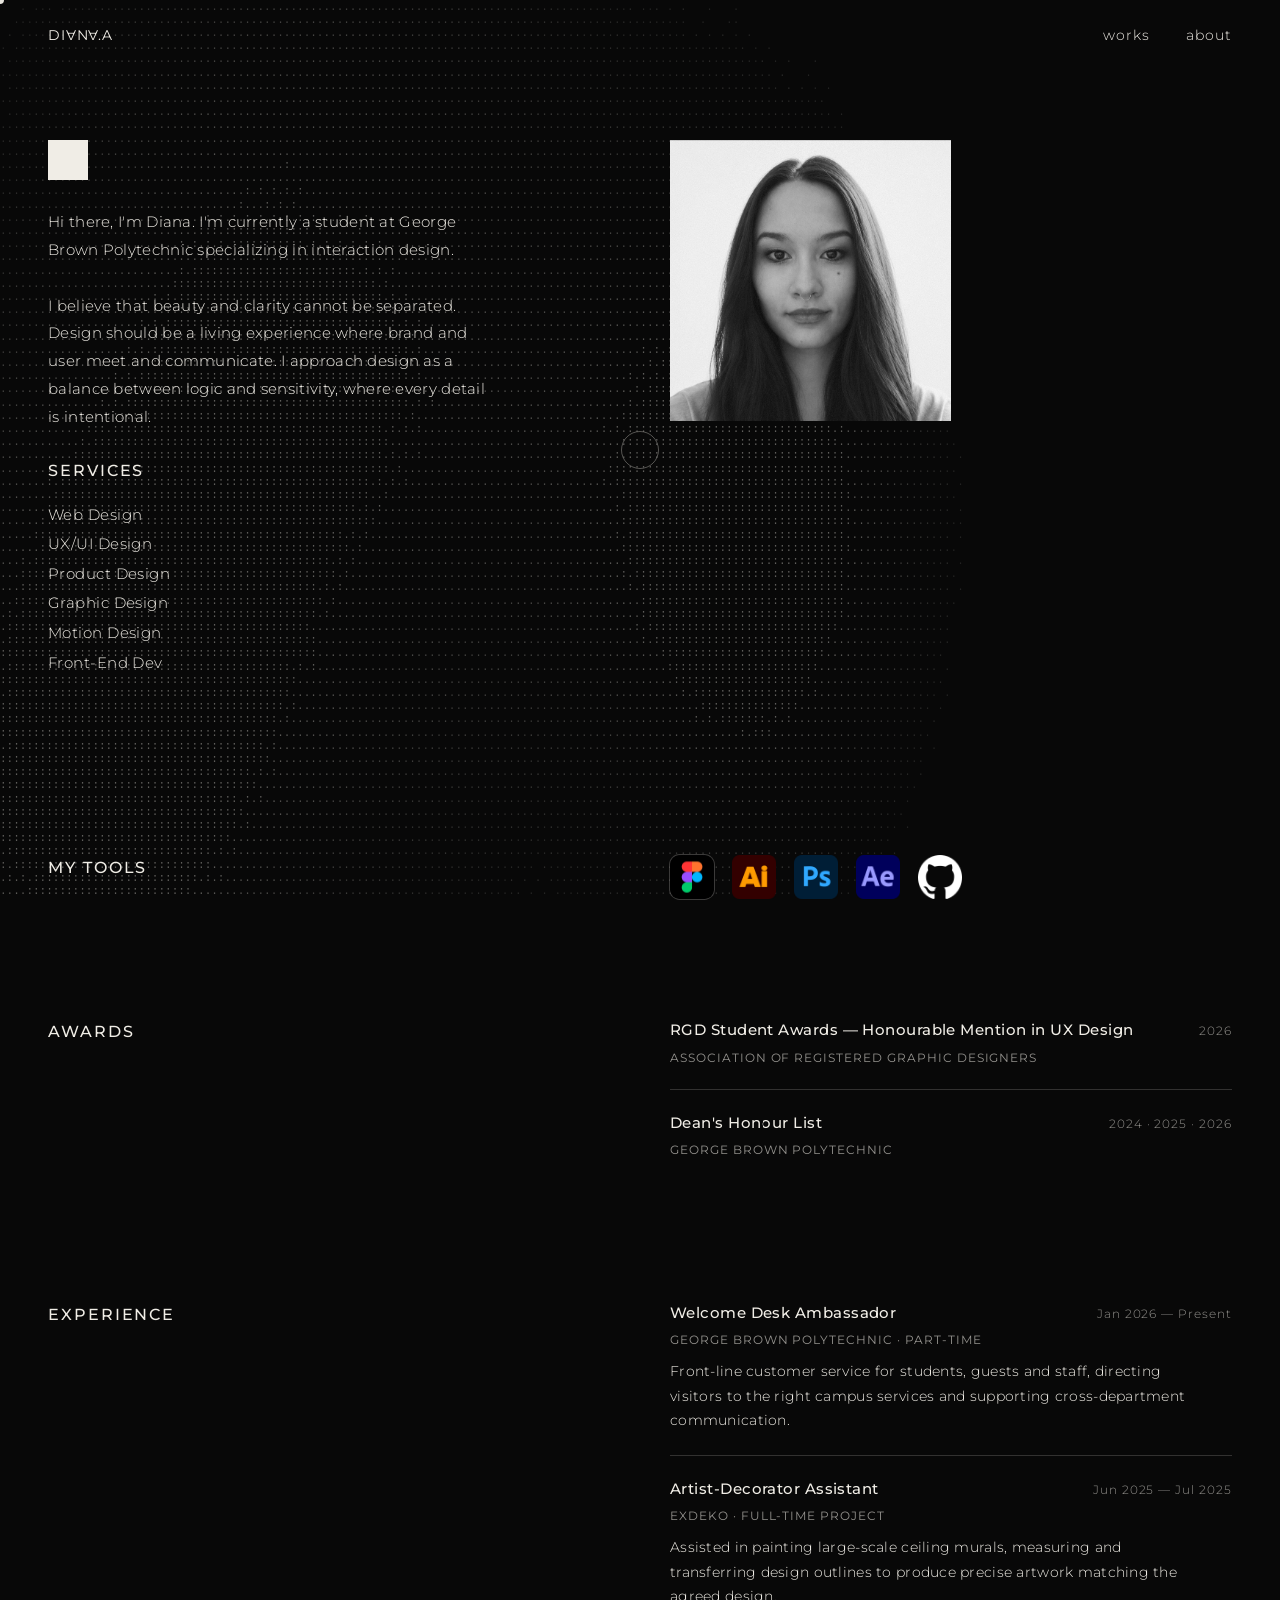
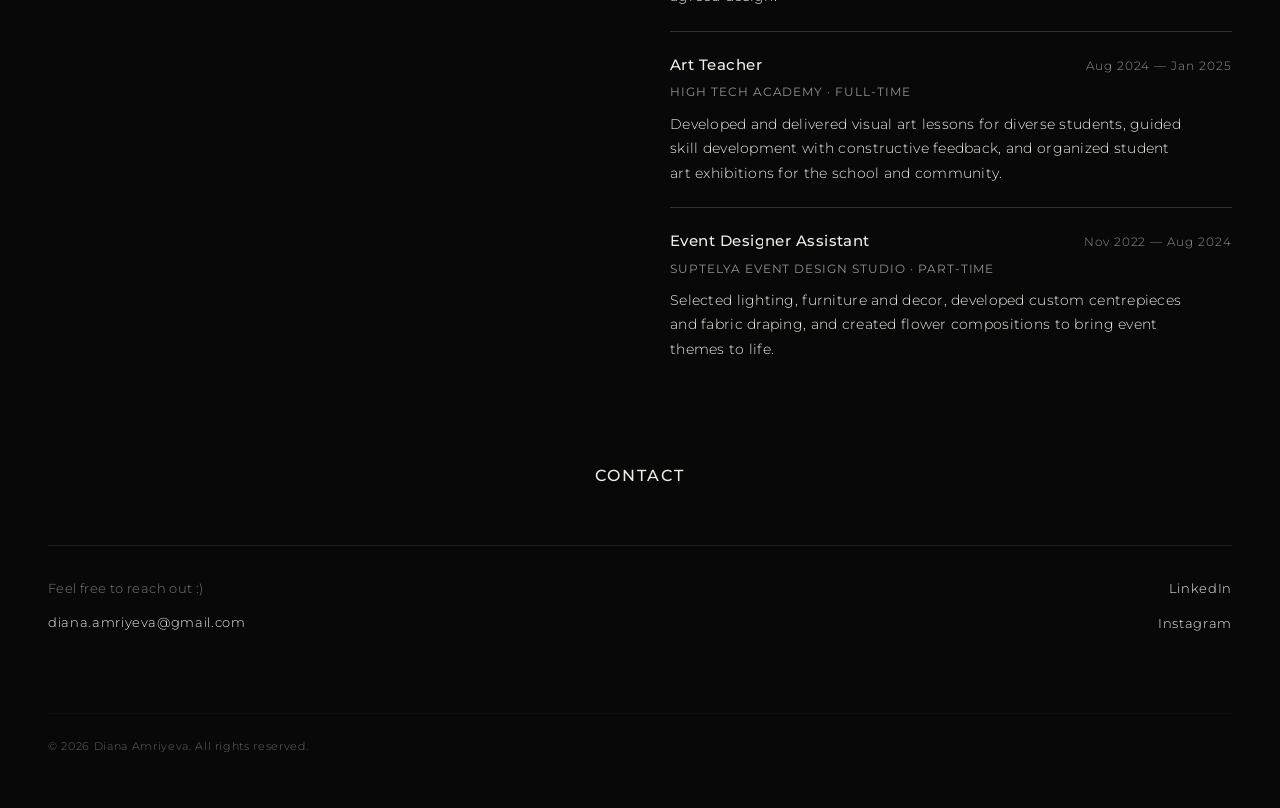
==== about.html @ 2acbdb25 "About: add My Tools row, put Awards before Experience, halve portrait, match section title font Co-A" ====
<!DOCTYPE html>
<html lang="en">
<head>
  <meta charset="UTF-8" />
  <meta name="viewport" content="width=device-width, initial-scale=1.0" />
  <title>About — Diana Amriyeva</title>
  <link rel="preconnect" href="https://fonts.googleapis.com" />
  <link rel="preconnect" href="https://fonts.gstatic.com" crossorigin />
  <link href="https://fonts.googleapis.com/css2?family=Montserrat:wght@300;400;500;600;700;800;900&display=swap" rel="stylesheet" />
  <link rel="stylesheet" href="style.css" />
  <link rel="stylesheet" href="about.css" />
</head>
<body>

  <canvas id="bgCanvas"></canvas>

  <div class="cursor" id="cursor"></div>
  <div class="cursor-ring" id="cursorRing"></div>

  <!-- Mobile menu -->
  <div class="mobile-menu" id="mobileMenu">
    <button class="close-btn" id="closeMenu">✕</button>
    <a href="index.html#works">works</a>
    <a href="about.html">about</a>
  </div>

  <!-- NAV -->
  <nav>
    <a href="index.html" class="logo">DIⱯNⱯ.A</a>
    <div class="nav-links">
      <a href="index.html#works">works</a>
      <a href="about.html" class="nav-active">about</a>
    </div>
    <button class="hamburger" id="hamburger" aria-label="Open menu">
      <span></span><span></span><span></span>
    </button>
  </nav>

  <!-- MAIN CONTENT -->
  <main class="about-main">

    <!-- ── BIO + PHOTO ── -->
    <section class="about-hero reveal">
      <div class="about-left">
        <div class="about-pixel"></div>
        <p class="about-bio">
          Hi there, I'm Diana. I'm currently a student at George Brown Polytechnic specializing in interaction design.
        </p>
        <p class="about-bio">
          I believe that beauty and clarity cannot be separated. Design should be a living experience where brand and user meet and communicate. I approach design as a balance between logic and sensitivity, where every detail is intentional.
        </p>

        <div class="services">
          <h2 class="services-title">Services</h2>
          <ul class="services-list">
            <li>Web Design</li>
            <li>UX/UI Design</li>
            <li>Product Design</li>
            <li>Graphic Design</li>
            <li>Motion Design</li>
            <li>Front-End Dev</li>
          </ul>
        </div>
      </div>

      <div class="about-right">
        <div class="about-photo">
          <img src="img/portrait.png" alt="Portrait of Diana Amriyeva">
        </div>
      </div>
    </section>

    <!-- ── MY TOOLS ── -->
    <section class="cv-section reveal">
      <h2 class="services-title">My Tools</h2>
      <ul class="tools-list">
        <li class="tool" title="Figma"><img src="img/tools/figma.png" alt="Figma" width="44" height="44" loading="lazy"></li>
        <li class="tool" title="Adobe Illustrator"><img src="img/tools/illustrator.png" alt="Adobe Illustrator" width="44" height="44" loading="lazy"></li>
        <li class="tool" title="Adobe Photoshop"><img src="img/tools/photoshop.png" alt="Adobe Photoshop" width="44" height="44" loading="lazy"></li>
        <li class="tool" title="Adobe After Effects"><img src="img/tools/after-effects.png" alt="Adobe After Effects" width="44" height="44" loading="lazy"></li>
        <li class="tool" title="GitHub"><img src="img/tools/github.png" alt="GitHub" width="44" height="44" loading="lazy"></li>
      </ul>
    </section>

    <!-- ── AWARDS ── -->
    <section class="cv-section reveal">
      <h2 class="services-title">Awards</h2>
      <ul class="cv-list">
        <li class="cv-item">
          <div class="cv-head">
            <h3 class="cv-role">RGD Student Awards — Honourable Mention in UX Design</h3>
            <span class="cv-date">2026</span>
          </div>
          <p class="cv-org">Association of Registered Graphic Designers</p>
        </li>
        <li class="cv-item">
          <div class="cv-head">
            <h3 class="cv-role">Dean's Honour List</h3>
            <span class="cv-date">2024 · 2025 · 2026</span>
          </div>
          <p class="cv-org">George Brown Polytechnic</p>
        </li>
      </ul>
    </section>

    <!-- ── EXPERIENCE ── -->
    <section class="cv-section reveal">
      <h2 class="services-title">Experience</h2>
      <ul class="cv-list">
        <li class="cv-item">
          <div class="cv-head">
            <h3 class="cv-role">Welcome Desk Ambassador</h3>
            <span class="cv-date">Jan 2026 — Present</span>
          </div>
          <p class="cv-org">George Brown Polytechnic · Part-Time</p>
          <p class="cv-desc">Front-line customer service for students, guests and staff, directing visitors to the right campus services and supporting cross-department communication.</p>
        </li>
        <li class="cv-item">
          <div class="cv-head">
            <h3 class="cv-role">Artist-Decorator Assistant</h3>
            <span class="cv-date">Jun 2025 — Jul 2025</span>
          </div>
          <p class="cv-org">Exdeko · Full-Time Project</p>
          <p class="cv-desc">Assisted in painting large-scale ceiling murals, measuring and transferring design outlines to produce precise artwork matching the agreed design.</p>
        </li>
        <li class="cv-item">
          <div class="cv-head">
            <h3 class="cv-role">Art Teacher</h3>
            <span class="cv-date">Aug 2024 — Jan 2025</span>
          </div>
          <p class="cv-org">High Tech Academy · Full-Time</p>
          <p class="cv-desc">Developed and delivered visual art lessons for diverse students, guided skill development with constructive feedback, and organized student art exhibitions for the school and community.</p>
        </li>
        <li class="cv-item">
          <div class="cv-head">
            <h3 class="cv-role">Event Designer Assistant</h3>
            <span class="cv-date">Nov 2022 — Aug 2024</span>
          </div>
          <p class="cv-org">Suptelya Event Design Studio · Part-Time</p>
          <p class="cv-desc">Selected lighting, furniture and decor, developed custom centrepieces and fabric draping, and created flower compositions to bring event themes to life.</p>
        </li>
      </ul>
    </section>

  </main>

  <!-- CONTACT / FOOTER -->
  <footer>
    <h2 class="contact-title reveal">Contact</h2>
    <div class="footer-grid reveal">
      <div class="footer-left">
        <p class="footer-tagline">Feel free to reach out :)</p>
        <a href="mailto:diana.amriyeva@gmail.com" class="f-email">diana.amriyeva@gmail.com</a>
      </div>
      <div class="footer-right">
        <a href="https://www.linkedin.com/in/diana-amriyeva-759732330/">LinkedIn</a>
        <a href="https://www.instagram.com/diana.armr/">Instagram</a>
      </div>
    </div>
    <div class="footer-copy">© 2026 Diana Amriyeva. All rights reserved.</div>
  </footer>

  <script src="main.js"></script>
</body>
</html>
---- style.css ----
/* ─────────────────────────────────────────
   BASE RESET & TOKENS
───────────────────────────────────────── */
*, *::before, *::after { box-sizing: border-box; margin: 0; padding: 0; }

:root {
  --bg:     #080808;
  --fg:     #f0ede6;
  --border: #1e1e1e;
  --font:   'Montserrat', sans-serif;
  --pad-x:  48px;
  --pad-x-sm: 20px;
}

html { scroll-behavior: smooth; }

body {
  background: var(--bg);
  color: var(--fg);
  font-family: var(--font);
  font-size: 14px;
  line-height: 1.6;
  overflow-x: hidden;
  cursor: none;
}

/* ─────────────────────────────────────────
   CANVAS
───────────────────────────────────────── */
#bgCanvas {
  position: fixed;
  inset: 0;
  width: 100%; height: 100%;
  z-index: 0;
  pointer-events: none;
  background: var(--bg);
}

/* everything sits above the canvas */
nav, .mobile-menu, .hero, .works, footer, .cursor, .cursor-ring {
  position: relative;
  z-index: 1;
}

/* ─────────────────────────────────────────
   CURSOR (desktop only — JS sets display:block)
───────────────────────────────────────── */
.cursor,
.cursor-ring {
  display: none;
  position: fixed;
  pointer-events: none;
  mix-blend-mode: difference;
  transform: translate(-50%, -50%);
}
.cursor {
  width: 8px; height: 8px;
  background: var(--fg);
  border-radius: 50%;
  z-index: 9999;
  transition: width 0.2s, height 0.2s;
}
.cursor.grow { width: 36px; height: 36px; }
.cursor-ring {
  width: 38px; height: 38px;
  border: 1px solid rgba(240,237,230,0.35);
  border-radius: 50%;
  z-index: 9998;
}

/* ─────────────────────────────────────────
   NAV
───────────────────────────────────────── */
nav {
  position: fixed;
  inset: 0 0 auto;
  z-index: 100;
  display: flex;
  align-items: center;
  justify-content: space-between;
  padding: 24px var(--pad-x);
}

.logo {
  display: flex;
  align-items: center;
  gap: 7px;
  font-size: 14px;
  font-weight: 400;
  letter-spacing: 0.06em;
  text-decoration: none;
  color: var(--fg);
}
.logo-sq {
  width: 13px; height: 13px;
  background: var(--fg);
  flex-shrink: 0;
}

.nav-links {
  display: flex;
  gap: 36px;
}
.nav-links a {
  font-size: 14px;
  font-weight: 300;
  letter-spacing: 0.07em;
  text-decoration: none;
  color: var(--fg);
  transition: opacity 0.2s;
}
.nav-links a:hover,
.nav-links a.nav-active { opacity: 1; }

/* hamburger */
.hamburger {
  display: none;
  flex-direction: column;
  gap: 5px;
  padding: 4px;
  background: none;
  border: none;
  cursor: pointer;
}
.hamburger span {
  display: block;
  width: 22px; height: 1px;
  background: var(--fg);
}

/* ─────────────────────────────────────────
   MOBILE MENU
───────────────────────────────────────── */
.mobile-menu {
  display: none;
  position: fixed;
  inset: 0;
  background: rgba(8,8,8,0.97);
  z-index: 200;
  flex-direction: column;
  align-items: center;
  justify-content: center;
  gap: 40px;
}
.mobile-menu.open { display: flex; }
.mobile-menu a {
  font-size: 26px;
  font-weight: 300;
  letter-spacing: 0.14em;
  text-decoration: none;
  color: var(--fg);
  transition: opacity 0.2s;
}
.close-btn {
  position: absolute;
  top: 22px; right: 28px;
  font-size: 26px;
  background: none;
  border: none;
  color: var(--fg);
  cursor: pointer;
}

/* ─────────────────────────────────────────
   HERO
───────────────────────────────────────── */
.hero {
  min-height: 100vh;
  display: flex;
  flex-direction: column;
  align-items: center;
  justify-content: center;
  text-align: center;
  padding: 120px 40px 80px;
  position: relative;
}

.hero-name {
  font-size: clamp(40px, 7.5vw, 100px);
  font-weight: 400;
  letter-spacing: 0.06em;
  text-transform: uppercase;
  line-height: 1.05;
  margin-bottom: 28px;
  animation: fadeUp 1s ease 0.1s both;
}
.hero-bio {
  font-size: clamp(13px, 1.4vw, 16px);
  font-weight: 300;
  line-height: 1.8;
  letter-spacing: 0.02em;
  animation: fadeUp 1s ease 0.3s both;
}

/* scroll arrow */
.scroll-arrow {
  position: absolute;
  bottom: 52px;
  left: 50%;
  width: 0; height: 0;
  opacity: 0;
  animation: arrowIn 1s ease 0.55s forwards, bounce 2.2s ease-in-out 1.6s infinite;
}
.scroll-arrow.hidden  { animation: arrowOut 0.5s ease forwards; pointer-events: none; }
.scroll-arrow.visible { animation: arrowIn  0.5s ease forwards, bounce 2.2s ease-in-out infinite; }

/* ─────────────────────────────────────────
   KEYFRAMES
───────────────────────────────────────── */
@keyframes fadeUp {
  from { opacity: 0; transform: translateY(24px); }
  to   { opacity: 1; transform: translateY(0); }
}
@keyframes bounce {
  0%, 100% { transform: translateX(-50%) translateY(0); }
  50%       { transform: translateX(-50%) translateY(8px); }
}
@keyframes arrowIn {
  from { opacity: 0; transform: translateX(-50%) translateY(6px); }
  to   { opacity: 0.5; transform: translateX(-50%) translateY(0); }
}
@keyframes arrowOut {
  from { opacity: 0.5; transform: translateX(-50%) translateY(0); }
  to   { opacity: 0;   transform: translateX(-50%) translateY(6px); }
}
@keyframes blink {
  0%, 100% { opacity: 1; }
  50%       { opacity: 0; }
}

/* ─────────────────────────────────────────
   WORKS GRID
───────────────────────────────────────── */
.works { padding: 80px var(--pad-x) 100px; }

.section-title,
.contact-title {
  font-size: clamp(13px, 1.3vw, 16px);
  font-weight: 500;
  letter-spacing: 0.12em;
  text-transform: uppercase;
  text-align: center;
}
.section-title { margin-bottom: 60px; }
.contact-title { margin-bottom: 56px; }

.works-grid { display: flex; flex-direction: column; gap: 60px; }

.works-row {
  display: grid;
  grid-template-columns: 5fr 8fr;
  gap: 32px;
  align-items: start;
}
.works-row--flip { grid-template-columns: 8fr 5fr; }

.work-card { display: flex; flex-direction: column; gap: 16px; }

.work-image {
  width: 100%;
  aspect-ratio: 4 / 3;
  overflow: hidden;
  background: #0e0e0e;
  transition: transform 0.7s ease;
}
.work-image img {
  width: 100%; height: 100%;
  object-fit: cover;
  display: block;
  transition: transform 0.7s ease;
}

/* card link hover scales the image */
.work-image-link {
  display: block;
  text-decoration: none;
  overflow: hidden;
}
.work-image-link:hover .work-image { transform: scale(1.03); }

.work-placeholder {
  width: 100%; height: 100%;
  display: flex;
  align-items: center;
  justify-content: center;
  gap: 14px;
}
.phone {
  width: 72px; height: 130px;
  border: 1.5px solid #333;
  border-radius: 12px;
  background: #5c5cf5;
  display: flex;
  align-items: center;
  justify-content: center;
  font-size: 8px;
  letter-spacing: 0.05em;
  color: #fff;
  box-shadow: 0 0 30px rgba(92,92,245,0.2);
}
.phone.back {
  height: 108px;
  background: #2e2e2e;
  box-shadow: none;
  opacity: 0.5;
  margin-top: 22px;
}

.work-title {
  font-size: clamp(14px, 1.3vw, 17px);
  font-weight: 500;
  letter-spacing: 0.03em;
}
.work-title a { color: var(--fg); text-decoration: none; transition: opacity 0.2s; }
.work-title a:hover { opacity: 0.6; }

.work-desc {
  font-size: clamp(12px, 1.1vw, 14px);
  font-weight: 300;
  line-height: 1.8;
  letter-spacing: 0.02em;
}

.works-cta { display: flex; justify-content: center; margin-top: 64px; }

/* ─────────────────────────────────────────
   PILL BUTTONS (shared by all pages)
───────────────────────────────────────── */
.btn-pill {
  display: inline-block;
  border: 1px solid var(--fg);
  padding: 13px 36px;
  font-family: var(--font);
  font-size: 12px;
  font-weight: 300;
  letter-spacing: 0.12em;
  color: var(--fg);
  text-decoration: none;
  border-radius: 40px;
  transition: background 0.25s, color 0.25s;
}
.btn-pill:hover { background: var(--fg); color: var(--bg); }

/* alias classes that use the same pill style */
.btn-see-all,
.btn-artworks { }

/* ─────────────────────────────────────────
   FOOTER
───────────────────────────────────────── */
footer { padding: 0 var(--pad-x) 52px; }

.footer-grid {
  display: grid;
  grid-template-columns: 1fr 1fr;
  align-items: start;
  padding-top: 32px;
  border-top: 1px solid var(--border);
  margin-bottom: 80px;
}

.footer-tagline {
  font-size: 13px;
  font-weight: 300;
  opacity: 0.5;
  letter-spacing: 0.03em;
  margin-bottom: 12px;
}
.f-email,
.footer-right a {
  font-size: 13px;
  font-weight: 300;
  color: var(--fg);
  text-decoration: none;
  letter-spacing: 0.05em;
  transition: opacity 0.2s;
}
.footer-right {
  display: flex;
  flex-direction: column;
  align-items: flex-end;
  gap: 14px;
}
.footer-copy {
  font-size: 11px;
  font-weight: 300;
  opacity: 0.4;
  letter-spacing: 0.06em;
  border-top: 1px solid var(--border);
  padding-top: 24px;
}

/* ─────────────────────────────────────────
   SCROLL REVEAL
───────────────────────────────────────── */
.reveal {
  opacity: 0;
  transform: translateY(22px);
  transition: opacity 0.85s ease, transform 0.85s ease;
}
.reveal.visible { opacity: 1; transform: none; }

/* ─────────────────────────────────────────
   LOADER
───────────────────────────────────────── */
.loader {
  position: fixed;
  inset: 0;
  background: #080808;
  z-index: 1000;
  display: flex;
  align-items: center;
  justify-content: center;
  pointer-events: none;
  transition: opacity 0.8s ease;
}
.loader.bg-fade { opacity: 0; }
.loader.done    { display: none; }

.loader-name,
.loader-cursor {
  font-size: clamp(36px, 7vw, 96px);
  font-weight: 500;
  color: var(--fg);
  white-space: nowrap;
}
.loader-name {
  letter-spacing: 0.18em;
  text-transform: uppercase;
  transition: opacity 0.6s ease;
}
.loader-name.fade-out { opacity: 0; }

.loader-cursor {
  font-weight: 200;
  margin-left: 2px;
  animation: blink 0.7s step-end infinite;
  transition: opacity 0.3s ease;
}
.loader-cursor.hide { opacity: 0; }

/* ─────────────────────────────────────────
   RESPONSIVE
───────────────────────────────────────── */
@media (max-width: 1200px) {
  .works-row,
  .works-row--flip { grid-template-columns: 1fr; gap: 48px; }
  .work-image { aspect-ratio: 16 / 10; }
}

@media (max-width: 768px) {
  nav { padding: 18px var(--pad-x-sm); }
  .nav-links  { display: none; }
  .hamburger  { display: flex; }

  .hero { padding: 90px 24px 80px; }
  .hero-name  { letter-spacing: 0.08em; }
  .hero-bio {max-width: 350px;}

  .works      { padding: 60px var(--pad-x-sm) 80px; }
  .works-grid { gap: 40px; }

  footer { padding: 0 var(--pad-x-sm) 40px; }
  .footer-grid { grid-template-columns: 1fr; gap: 28px; margin-bottom: 48px; }
  .footer-right { align-items: flex-start; }
}
---- about.css ----
/* ─────────────────────────────────────────
   ABOUT PAGE
───────────────────────────────────────── */

.about-main {
  padding: 140px var(--pad-x) 80px;
  position: relative;
  z-index: 1;
}

.about-hero {
  display: grid;
  grid-template-columns: 1fr 1fr;
  grid-template-areas: "left right" "callout right";
  gap: 60px;
  align-items: start;
}

.about-left    { grid-area: left;    display: flex; flex-direction: column; gap: 28px; }
.about-right   { grid-area: right;   display: flex; flex-direction: column; gap: 48px; }
.artist-callout{ grid-area: callout; display: flex; flex-direction: column; align-items: flex-start; gap: 24px; }

.about-pixel {
  width: 40px; height: 40px;
  background: var(--fg);
}

.about-bio {
  font-size: clamp(13px, 1.2vw, 15px);
  font-weight: 300;
  line-height: 1.85;
  letter-spacing: 0.02em;
  max-width: 440px;
}

/* services */
.services { display: flex; flex-direction: column; gap: 20px; }
/* same type as the "Selected Works" / "Contact" titles */
.services-title {
  font-size: clamp(13px, 1.3vw, 16px);
  font-weight: 500;
  letter-spacing: 0.12em;
  text-transform: uppercase;
}
.services-list { list-style: none; display: flex; flex-direction: column; gap: 6px; }
.services-list li {
  font-size: clamp(13px, 1.15vw, 15px);
  font-weight: 300;
  letter-spacing: 0.03em;
  line-height: 1.6;
}

/* photo */
.about-photo {
  width: 50%;
  aspect-ratio: 1 / 1;
  overflow: hidden;
  background: #111;
}
.about-photo img {
  width: 100%; height: 100%;
  object-fit: cover;
  object-position: top;
  display: block;
  filter: grayscale(100%);
  transition: filter 0.5s ease;
}
.about-photo:hover img { filter: grayscale(60%); }
.photo-placeholder {
  width: 100%; height: 100%;
  background: repeating-linear-gradient(135deg, #111 0 12px, #141414 12px 24px);
}

/* artist callout */
.artist-text {
  font-size: clamp(13px, 1.15vw, 15px);
  font-weight: 300;
  line-height: 1.75;
  letter-spacing: 0.02em;
  max-width: 360px;
}

/* pill button — extends base .btn-pill from style.css */
.btn-artworks {
  padding: 13px 40px;
}

/* ─────────────────────────────────────────
   EXPERIENCE + AWARDS
───────────────────────────────────────── */
.cv-section {
  display: grid;
  grid-template-columns: 1fr 1fr;
  gap: 60px;
  margin-top: 120px;
  align-items: start;
}

/* heading stays in view while the list scrolls past, filling the left column */
.cv-section > .services-title { position: sticky; top: 110px; }

/* tools — one row of equally sized icons */
.tools-list {
  list-style: none;
  display: flex;
  flex-wrap: wrap;
  align-items: center;
  gap: 18px;
}
.tool { width: 44px; height: 44px; flex-shrink: 0; }
.tool img {
  width: 100%; height: 100%;
  display: block;
  object-fit: contain;
  transition: transform 0.25s ease;
}
.tool:hover img { transform: translateY(-3px); }
/* Figma's black tile disappears on the dark page — outline it so it reads the same size */
.tool img[src$="figma.png"] {
  border-radius: 22%;
  box-shadow: 0 0 0 1px rgba(240, 237, 230, 0.22);
}

.cv-list { list-style: none; display: flex; flex-direction: column; }

.cv-item {
  padding: 22px 0;
  border-top: 1px solid rgba(240, 237, 230, 0.18);
  display: flex;
  flex-direction: column;
  gap: 6px;
}
.cv-item:first-child { padding-top: 0; border-top: none; }

.cv-head {
  display: flex;
  justify-content: space-between;
  align-items: baseline;
  gap: 16px;
}

.cv-role {
  font-size: clamp(13px, 1.2vw, 15px);
  font-weight: 500;
  letter-spacing: 0.03em;
  line-height: 1.5;
}

.cv-date {
  font-size: 12px;
  font-weight: 300;
  letter-spacing: 0.08em;
  white-space: nowrap;
  opacity: 0.6;
}

.cv-org {
  font-size: 12px;
  font-weight: 400;
  letter-spacing: 0.08em;
  text-transform: uppercase;
  opacity: 0.6;
}

.cv-desc {
  font-size: clamp(13px, 1.1vw, 14px);
  font-weight: 300;
  line-height: 1.75;
  letter-spacing: 0.02em;
  max-width: 520px;
  margin-top: 4px;
}

/* ─────────────────────────────────────────
   RESPONSIVE
───────────────────────────────────────── */
@media (max-width: 900px) {
  .about-main { padding: 100px var(--pad-x-sm) 60px; }

  .about-hero {
    grid-template-columns: 1fr;
    grid-template-areas: "right" "left" "callout";
    gap: 40px;
  }

  .about-right  { gap: 28px; }
  .about-photo  { aspect-ratio: 1 / 1; }

  .cv-section { grid-template-columns: 1fr; gap: 28px; margin-top: 80px; }
  .cv-section > .services-title { position: static; }
}

@media (max-width: 600px) {
  .about-pixel { width: 28px; height: 28px; }

  .cv-head { flex-direction: column; gap: 2px; }
}
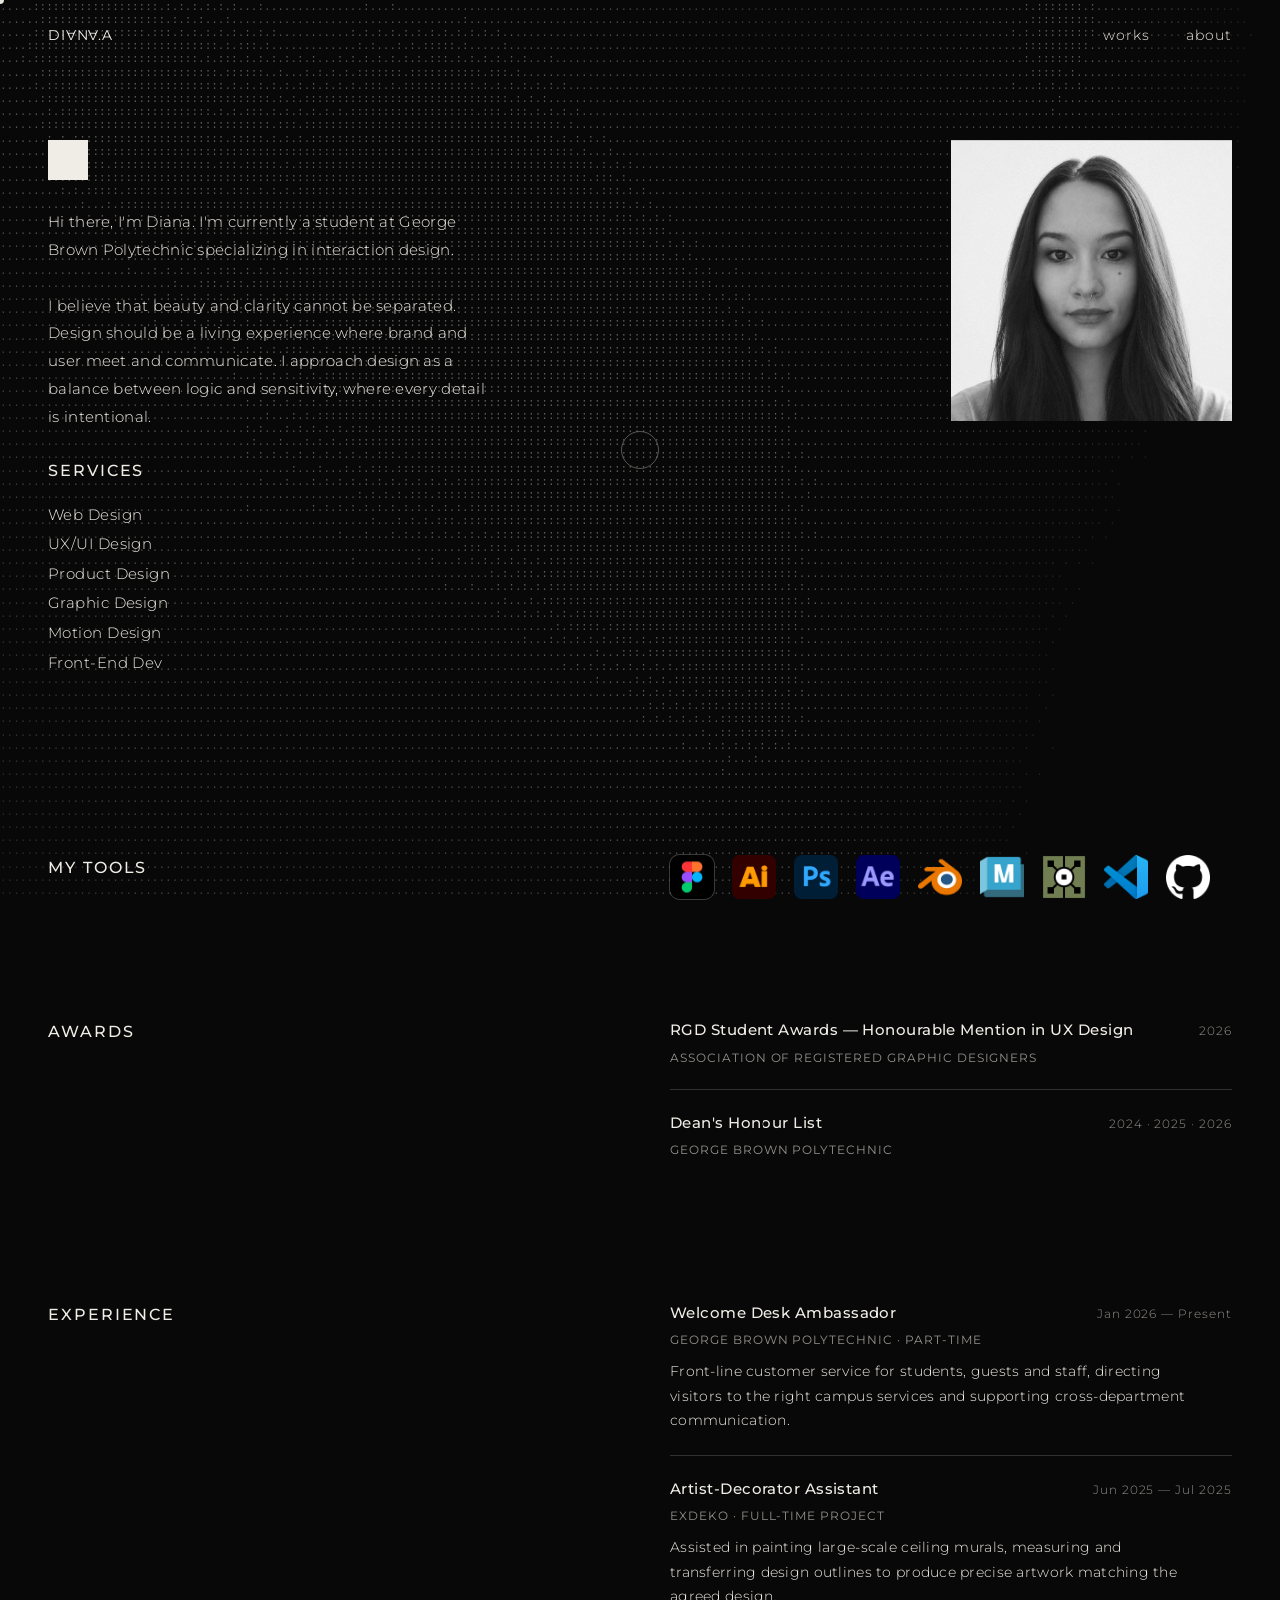
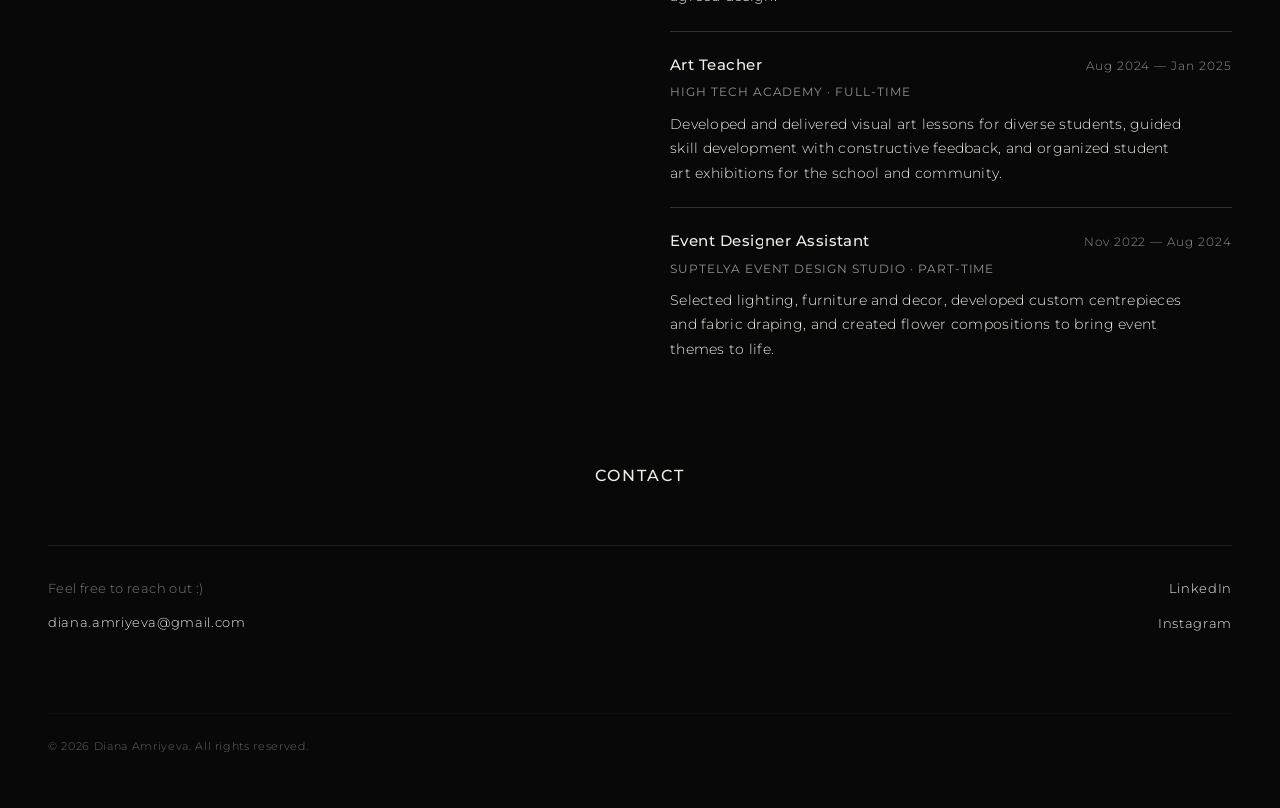
==== commit 0db49a67: "ErgoScan case study rework, more tools, portrait on right, remove see-all-works - ErgoScan: inline l" ====
--- a/about.html
+++ b/about.html
@@ -78,6 +78,10 @@
         <li class="tool" title="Adobe Illustrator"><img src="img/tools/illustrator.png" alt="Adobe Illustrator" width="44" height="44" loading="lazy"></li>
         <li class="tool" title="Adobe Photoshop"><img src="img/tools/photoshop.png" alt="Adobe Photoshop" width="44" height="44" loading="lazy"></li>
         <li class="tool" title="Adobe After Effects"><img src="img/tools/after-effects.png" alt="Adobe After Effects" width="44" height="44" loading="lazy"></li>
+        <li class="tool" title="Blender"><img src="img/tools/blender.png" alt="Blender" width="44" height="44" loading="lazy"></li>
+        <li class="tool" title="Autodesk Maya"><img src="img/tools/maya.png" alt="Autodesk Maya" width="44" height="44" loading="lazy"></li>
+        <li class="tool" title="TouchDesigner"><img src="img/tools/touchdesigner.png" alt="TouchDesigner" width="44" height="44" loading="lazy"></li>
+        <li class="tool" title="Visual Studio Code"><img src="img/tools/vscode.png" alt="Visual Studio Code" width="44" height="44" loading="lazy"></li>
         <li class="tool" title="GitHub"><img src="img/tools/github.png" alt="GitHub" width="44" height="44" loading="lazy"></li>
       </ul>
     </section>
--- a/about.css
+++ b/about.css
@@ -53,6 +53,7 @@
 /* photo */
 .about-photo {
   width: 50%;
+  margin-left: auto;   /* sits on the right edge of the page */
   aspect-ratio: 1 / 1;
   overflow: hidden;
   background: #111;
@@ -194,4 +195,8 @@
   .about-pixel { width: 28px; height: 28px; }
 
   .cv-head { flex-direction: column; gap: 2px; }
+
+  /* keep all tool icons on one line on phones */
+  .tools-list { gap: 8px; flex-wrap: nowrap; }
+  .tool { width: 30px; height: 30px; }
 }
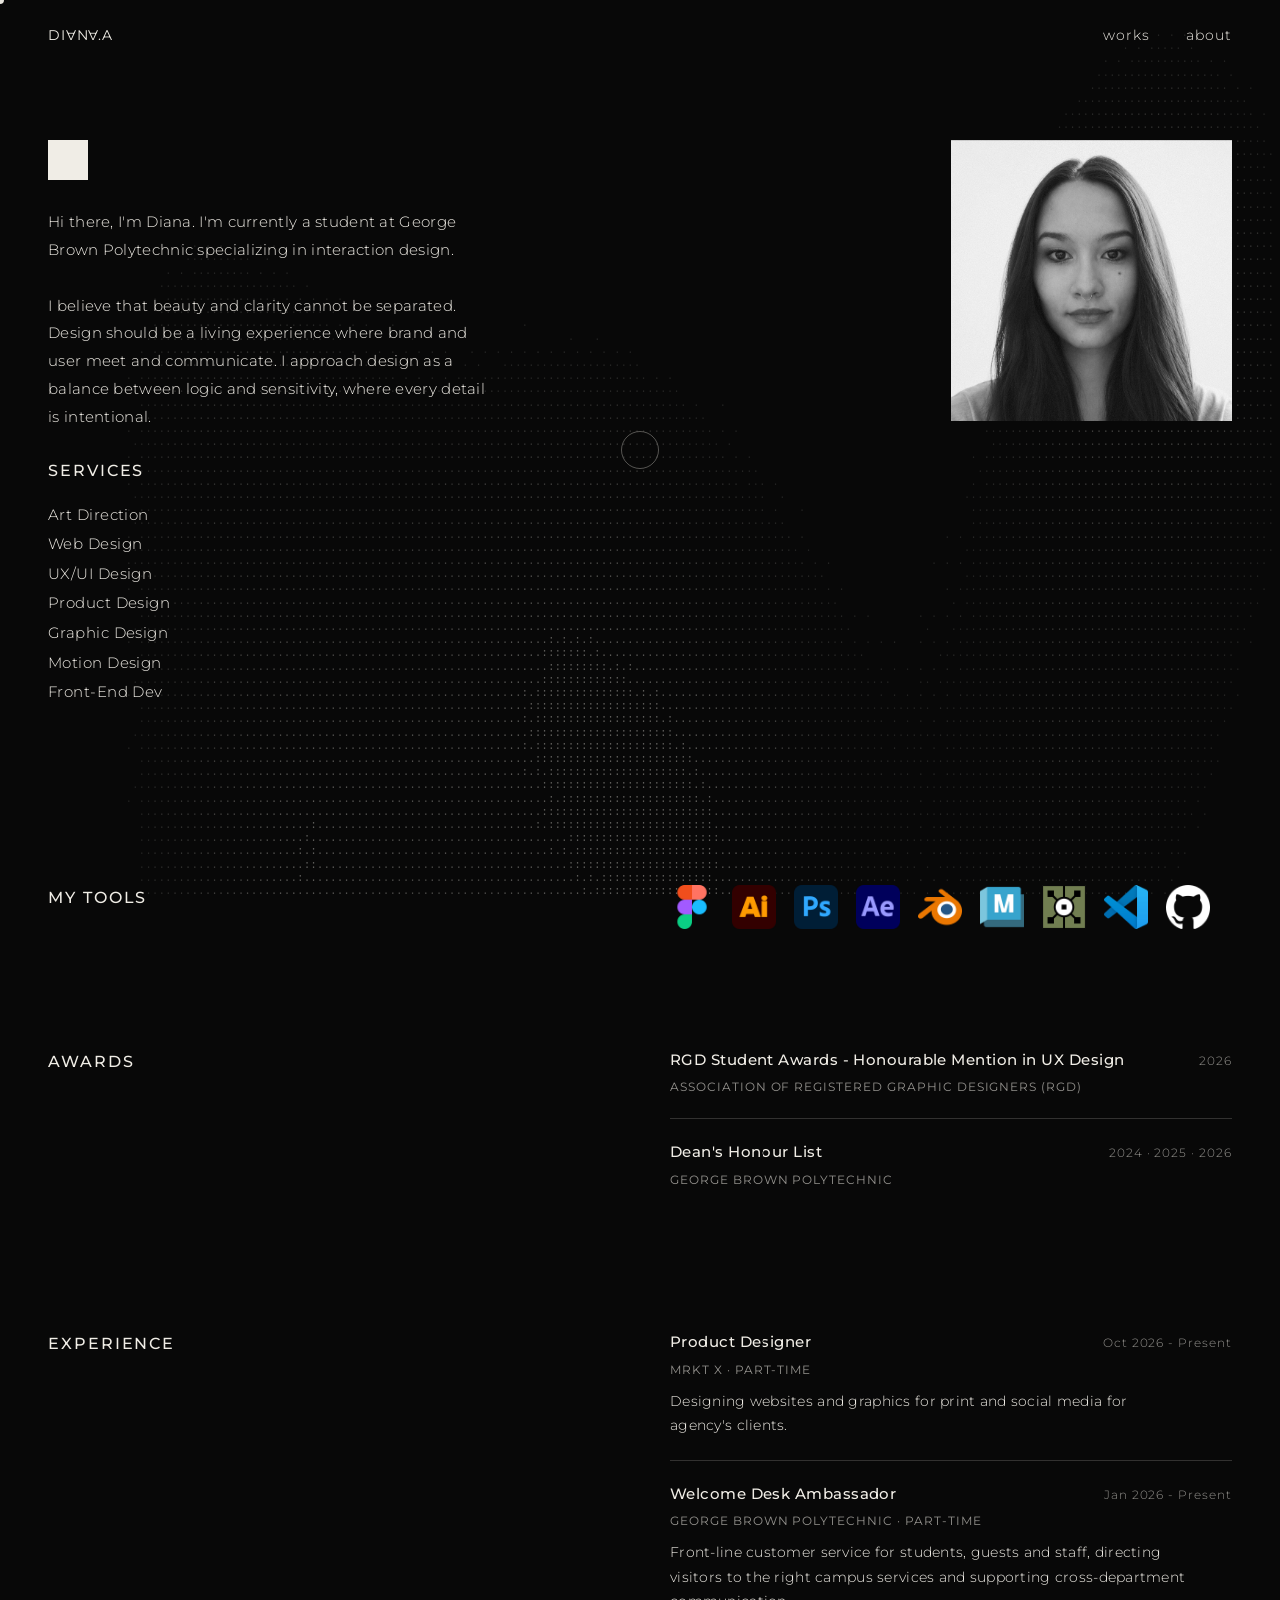
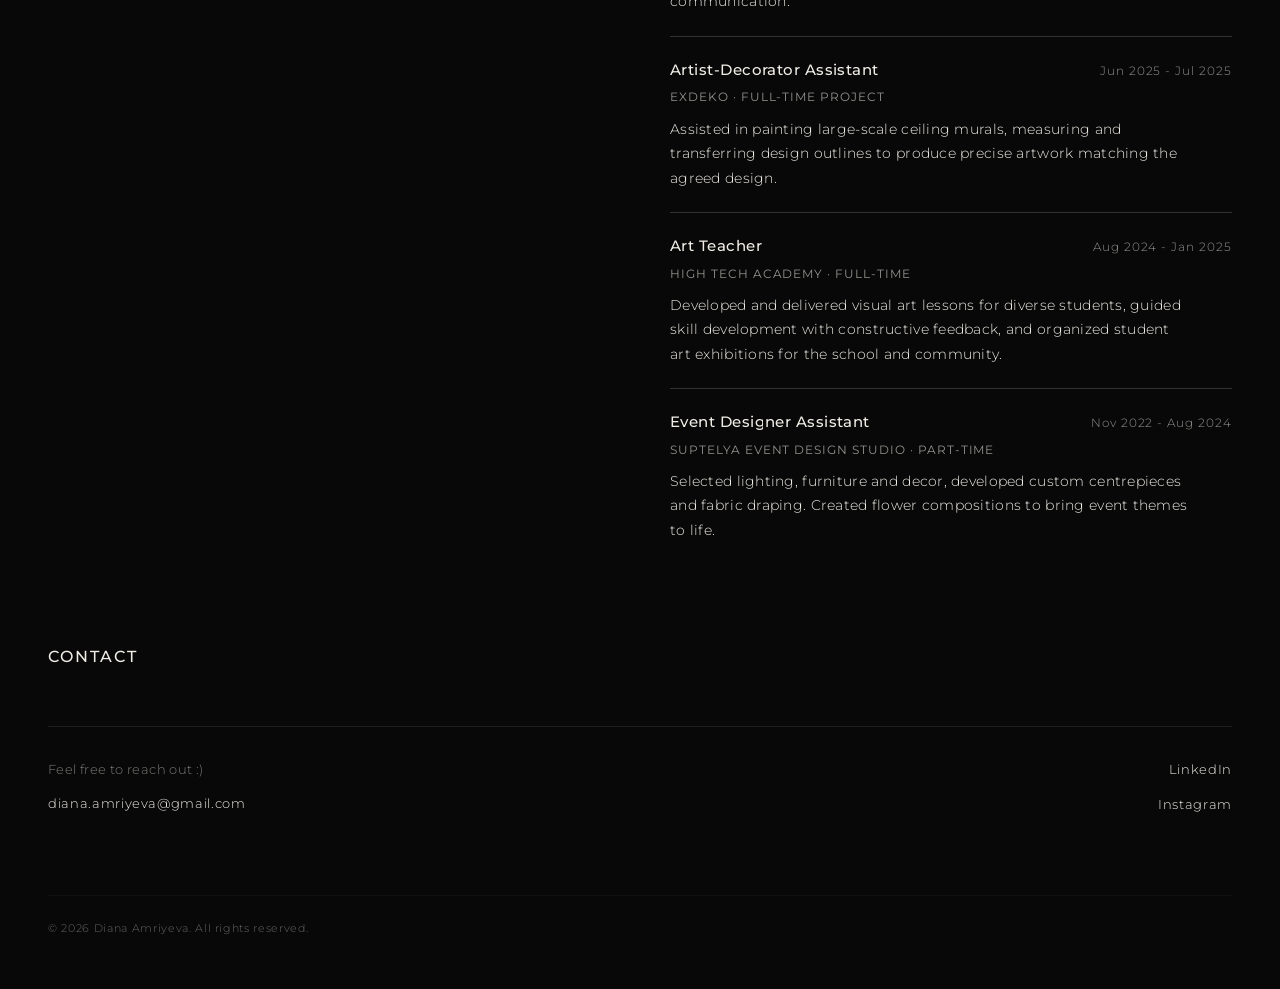
==== commit c1ff1166: "text iterations" ====
--- a/about.html
+++ b/about.html
@@ -53,6 +53,7 @@
         <div class="services">
           <h2 class="services-title">Services</h2>
           <ul class="services-list">
+            <li>Art Direction</li>
             <li>Web Design</li>
             <li>UX/UI Design</li>
             <li>Product Design</li>
@@ -92,10 +93,10 @@
       <ul class="cv-list">
         <li class="cv-item">
           <div class="cv-head">
-            <h3 class="cv-role">RGD Student Awards — Honourable Mention in UX Design</h3>
+            <h3 class="cv-role">RGD Student Awards - Honourable Mention in UX Design</h3>
             <span class="cv-date">2026</span>
           </div>
-          <p class="cv-org">Association of Registered Graphic Designers</p>
+          <p class="cv-org">Association of Registered Graphic Designers (RGD)</p>
         </li>
         <li class="cv-item">
           <div class="cv-head">
@@ -113,8 +114,16 @@
       <ul class="cv-list">
         <li class="cv-item">
           <div class="cv-head">
+            <h3 class="cv-role">Product Designer</h3>
+            <span class="cv-date">Oct 2026 - Present</span>
+          </div>
+          <p class="cv-org">Mrkt X · Part-Time</p>
+          <p class="cv-desc">Designing websites and graphics for print and social media for agency's clients.</p>
+        </li>
+        <li class="cv-item">
+          <div class="cv-head">
             <h3 class="cv-role">Welcome Desk Ambassador</h3>
-            <span class="cv-date">Jan 2026 — Present</span>
+            <span class="cv-date">Jan 2026 - Present</span>
           </div>
           <p class="cv-org">George Brown Polytechnic · Part-Time</p>
           <p class="cv-desc">Front-line customer service for students, guests and staff, directing visitors to the right campus services and supporting cross-department communication.</p>
@@ -122,7 +131,7 @@
         <li class="cv-item">
           <div class="cv-head">
             <h3 class="cv-role">Artist-Decorator Assistant</h3>
-            <span class="cv-date">Jun 2025 — Jul 2025</span>
+            <span class="cv-date">Jun 2025 - Jul 2025</span>
           </div>
           <p class="cv-org">Exdeko · Full-Time Project</p>
           <p class="cv-desc">Assisted in painting large-scale ceiling murals, measuring and transferring design outlines to produce precise artwork matching the agreed design.</p>
@@ -130,7 +139,7 @@
         <li class="cv-item">
           <div class="cv-head">
             <h3 class="cv-role">Art Teacher</h3>
-            <span class="cv-date">Aug 2024 — Jan 2025</span>
+            <span class="cv-date">Aug 2024 - Jan 2025</span>
           </div>
           <p class="cv-org">High Tech Academy · Full-Time</p>
           <p class="cv-desc">Developed and delivered visual art lessons for diverse students, guided skill development with constructive feedback, and organized student art exhibitions for the school and community.</p>
@@ -138,10 +147,10 @@
         <li class="cv-item">
           <div class="cv-head">
             <h3 class="cv-role">Event Designer Assistant</h3>
-            <span class="cv-date">Nov 2022 — Aug 2024</span>
+            <span class="cv-date">Nov 2022 - Aug 2024</span>
           </div>
           <p class="cv-org">Suptelya Event Design Studio · Part-Time</p>
-          <p class="cv-desc">Selected lighting, furniture and decor, developed custom centrepieces and fabric draping, and created flower compositions to bring event themes to life.</p>
+          <p class="cv-desc">Selected lighting, furniture and decor, developed custom centrepieces and fabric draping. Created flower compositions to bring event themes to life.</p>
         </li>
       </ul>
     </section>
--- a/about.css
+++ b/about.css
@@ -116,11 +116,6 @@
   transition: transform 0.25s ease;
 }
 .tool:hover img { transform: translateY(-3px); }
-/* Figma's black tile disappears on the dark page — outline it so it reads the same size */
-.tool img[src$="figma.png"] {
-  border-radius: 22%;
-  box-shadow: 0 0 0 1px rgba(240, 237, 230, 0.22);
-}
 
 .cv-list { list-style: none; display: flex; flex-direction: column; }
 
@@ -172,6 +167,9 @@
   margin-top: 4px;
 }
 
+/* contact title lines up with the other left-aligned titles (about page only) */
+.contact-title { text-align: left; }
+
 /* ─────────────────────────────────────────
    RESPONSIVE
 ───────────────────────────────────────── */
@@ -185,7 +183,7 @@
   }
 
   .about-right  { gap: 28px; }
-  .about-photo  { aspect-ratio: 1 / 1; }
+  .about-photo  { aspect-ratio: 1 / 1; margin: 0 auto; }   /* centred on mobile */
 
   .cv-section { grid-template-columns: 1fr; gap: 28px; margin-top: 80px; }
   .cv-section > .services-title { position: static; }
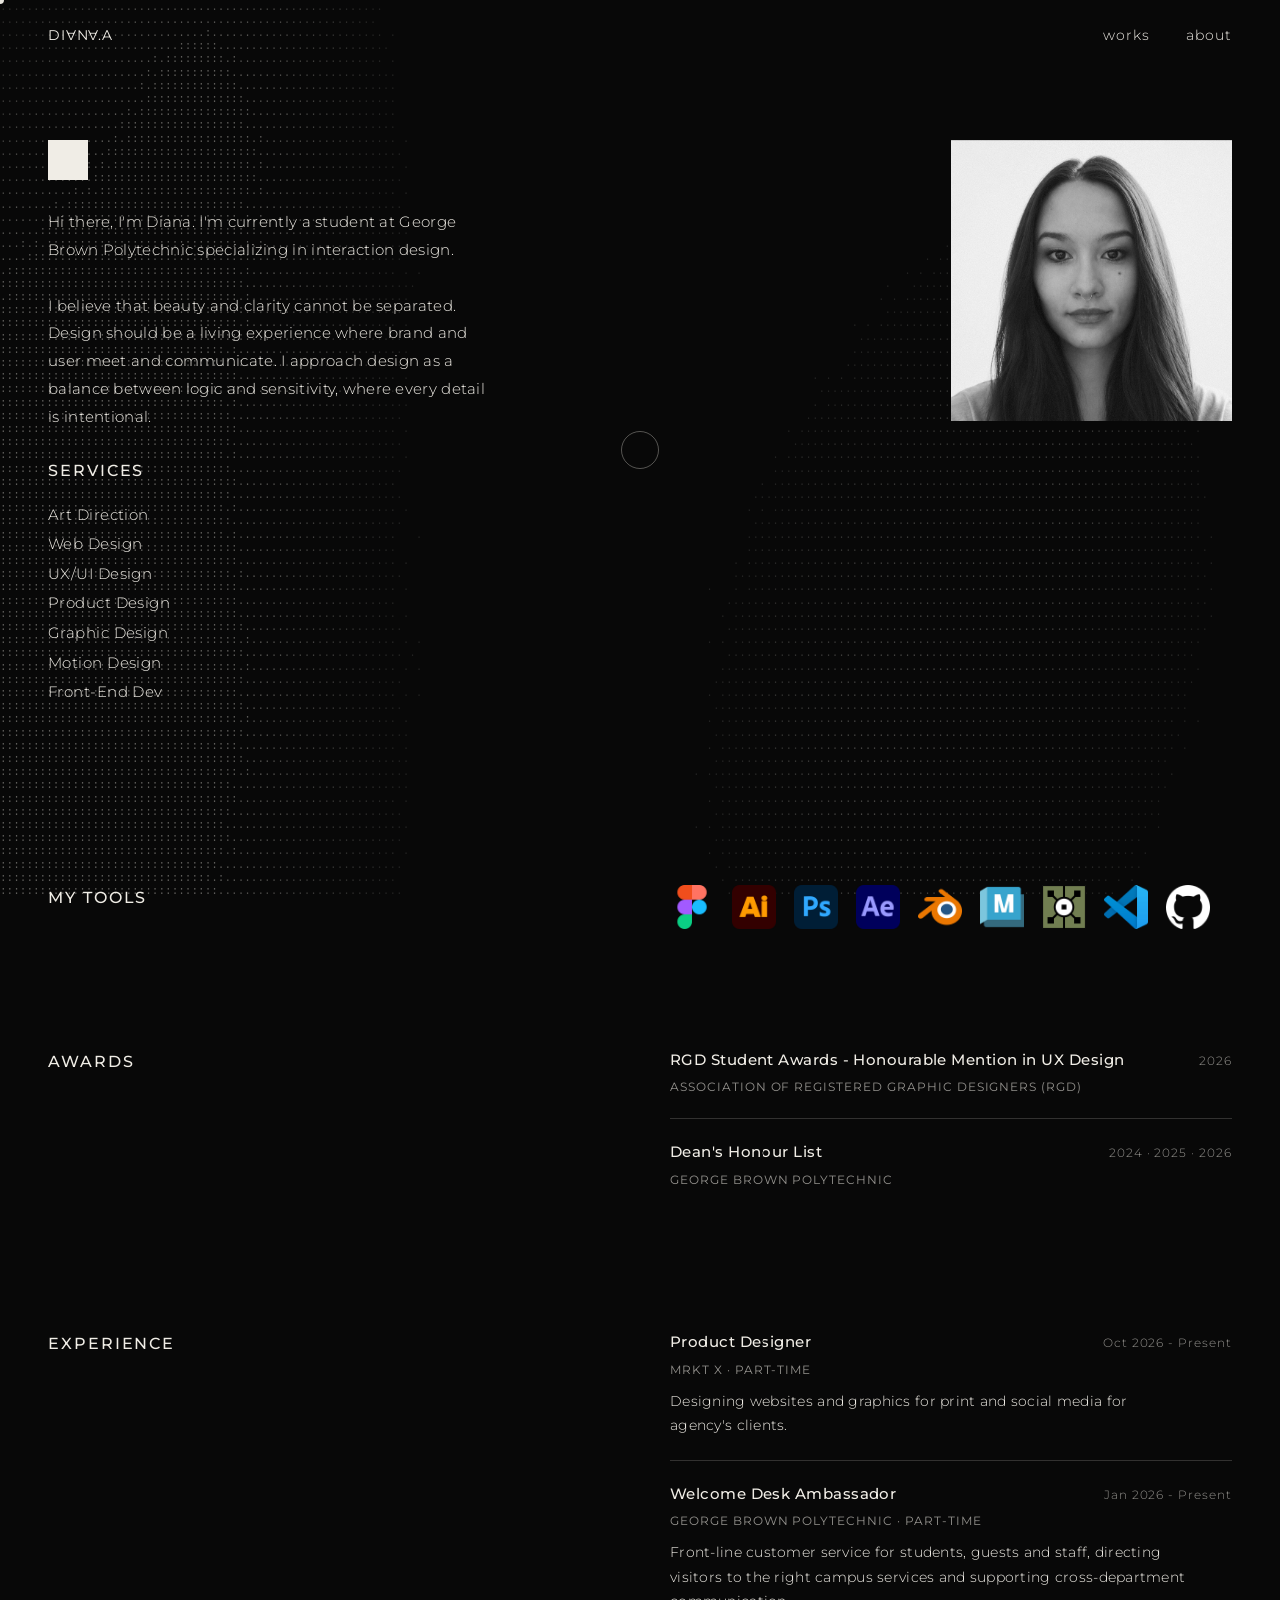
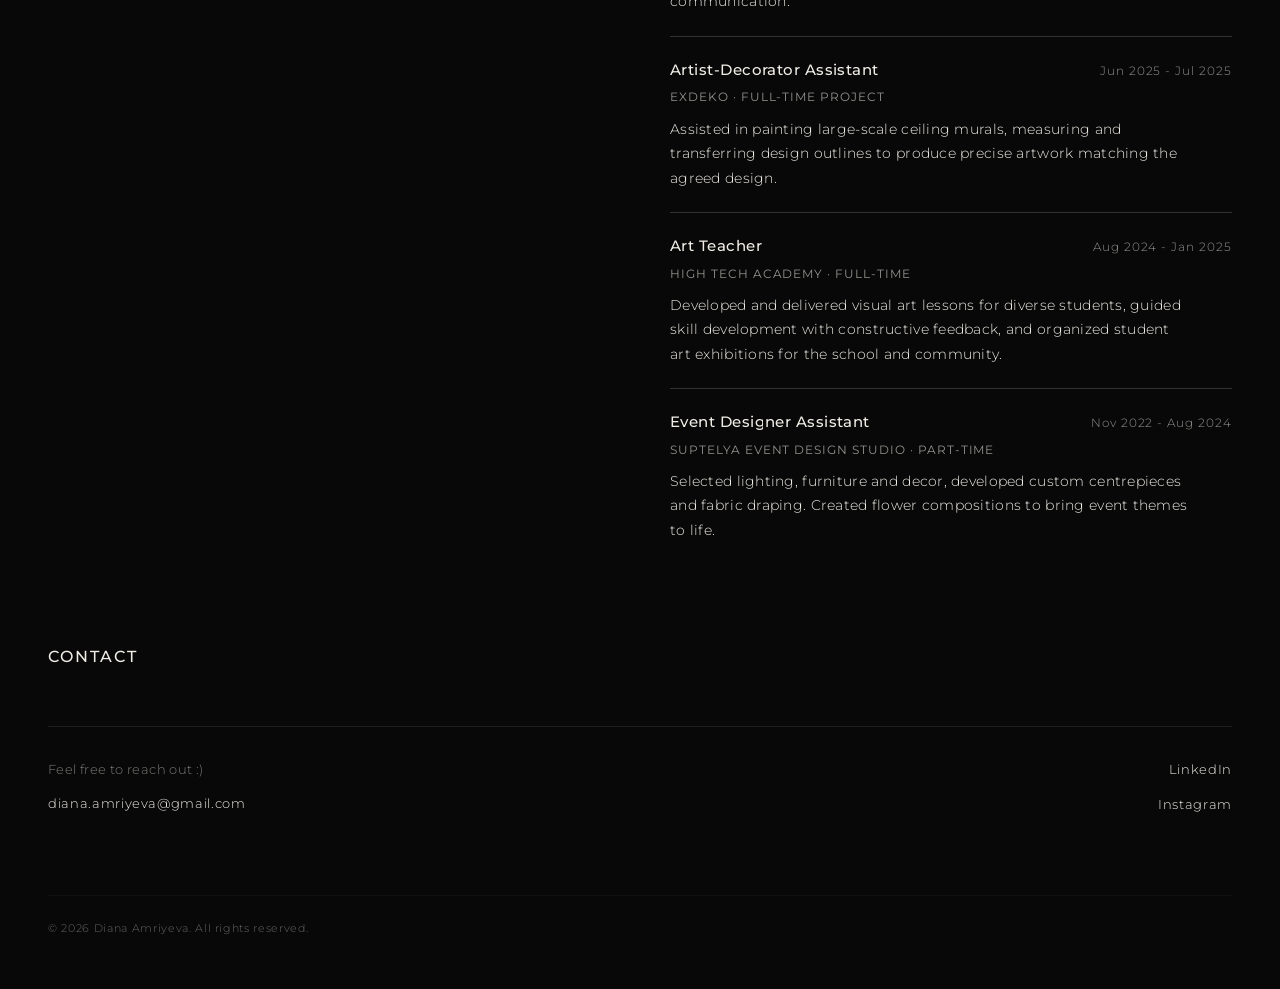
==== commit c34fa018: "Project 2 as one merged screenshot, measuring video on ErgoScan, equal phone sizes - Project 2: the " ====
--- a/about.html
+++ b/about.html
@@ -7,8 +7,8 @@
   <link rel="preconnect" href="https://fonts.googleapis.com" />
   <link rel="preconnect" href="https://fonts.gstatic.com" crossorigin />
   <link href="https://fonts.googleapis.com/css2?family=Montserrat:wght@300;400;500;600;700;800;900&display=swap" rel="stylesheet" />
-  <link rel="stylesheet" href="style.css" />
-  <link rel="stylesheet" href="about.css" />
+  <link rel="stylesheet" href="style.css?v=20261112" />
+  <link rel="stylesheet" href="about.css?v=20261112" />
 </head>
 <body>
 
@@ -173,6 +173,6 @@
     <div class="footer-copy">© 2026 Diana Amriyeva. All rights reserved.</div>
   </footer>
 
-  <script src="main.js"></script>
+  <script src="main.js?v=20261112"></script>
 </body>
 </html>
--- a/style.css
+++ b/style.css
@@ -278,6 +278,25 @@
 }
 .work-image-link:hover .work-image { transform: scale(1.03); }
 
+/* work in progress — not clickable yet */
+.work-card--wip { cursor: default; }
+.work-image--wip { position: relative; }
+.work-image--wip img { filter: grayscale(40%) brightness(0.55); }
+.wip-badge {
+  position: absolute;
+  top: 16px; left: 16px;
+  padding: 7px 14px;
+  border: 1px solid rgba(240, 237, 230, 0.5);
+  border-radius: 999px;
+  background: rgba(8, 8, 8, 0.55);
+  backdrop-filter: blur(6px);
+  font-size: 11px;
+  font-weight: 400;
+  letter-spacing: 0.16em;
+  text-transform: uppercase;
+  color: var(--fg);
+}
+
 .work-placeholder {
   width: 100%; height: 100%;
   display: flex;
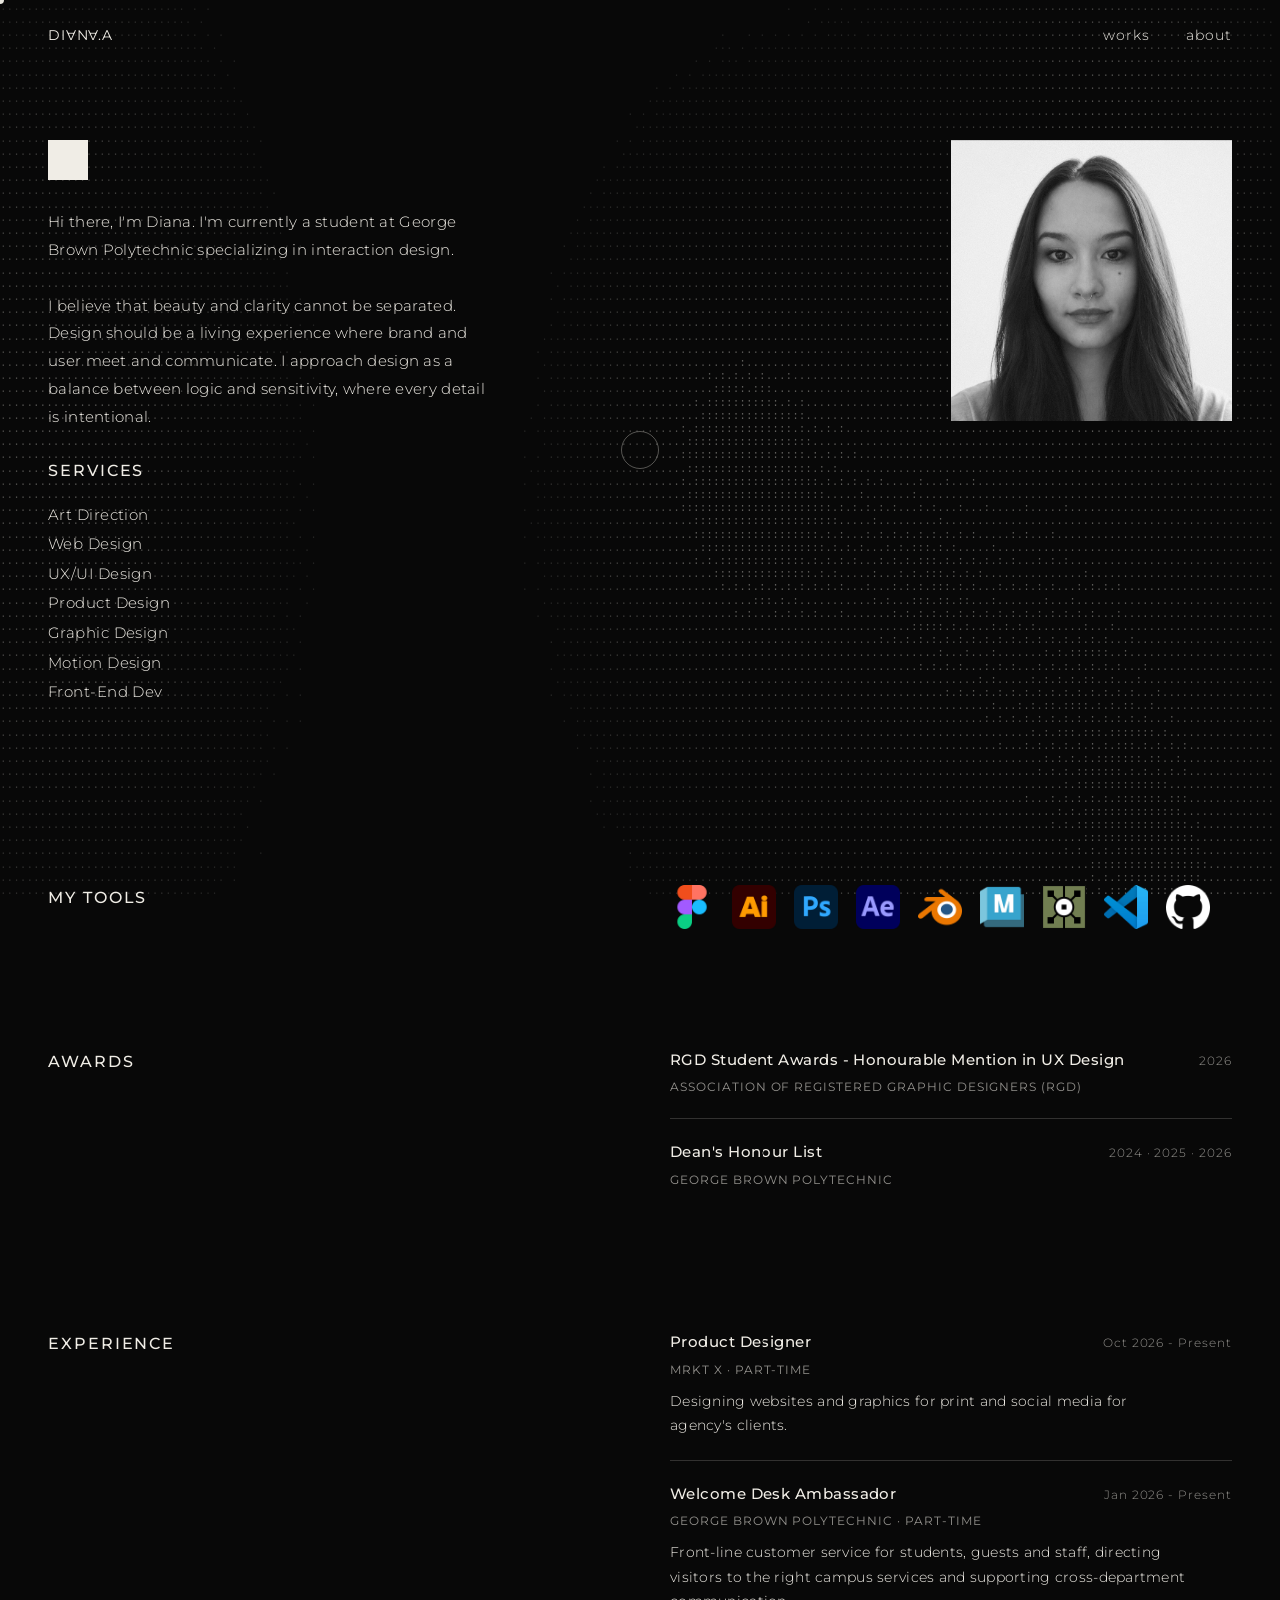
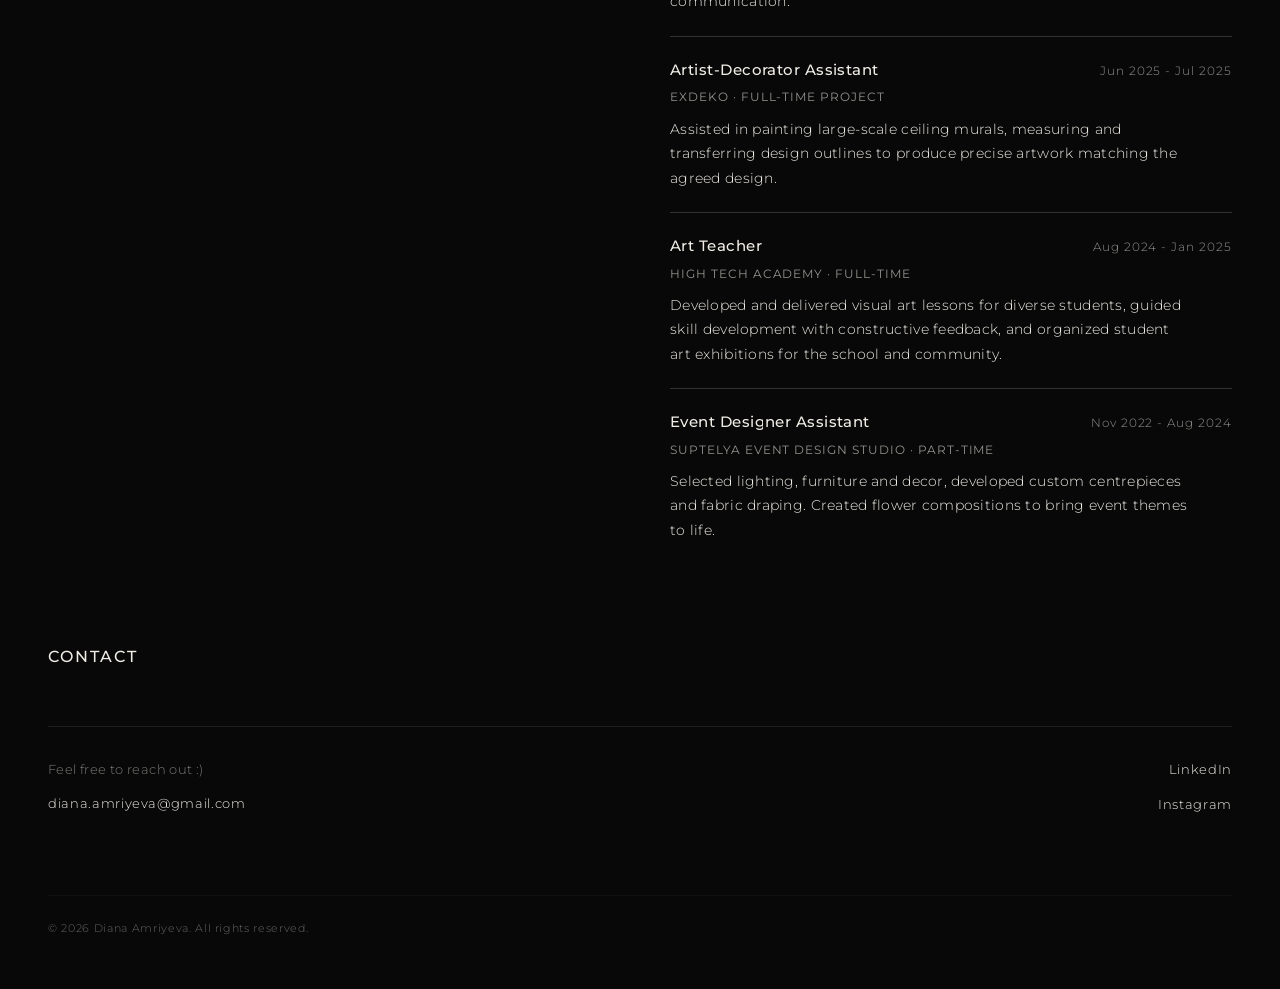
==== commit 644fba21: "ErgoScan: new analysis before/after and result screens, softer phone-frame corners - Phone frame cor" ====
--- a/about.html
+++ b/about.html
@@ -7,8 +7,8 @@
   <link rel="preconnect" href="https://fonts.googleapis.com" />
   <link rel="preconnect" href="https://fonts.gstatic.com" crossorigin />
   <link href="https://fonts.googleapis.com/css2?family=Montserrat:wght@300;400;500;600;700;800;900&display=swap" rel="stylesheet" />
-  <link rel="stylesheet" href="style.css?v=20261112" />
-  <link rel="stylesheet" href="about.css?v=20261112" />
+  <link rel="stylesheet" href="style.css?v=20261112b" />
+  <link rel="stylesheet" href="about.css?v=20261112b" />
 </head>
 <body>
 
@@ -173,6 +173,6 @@
     <div class="footer-copy">© 2026 Diana Amriyeva. All rights reserved.</div>
   </footer>
 
-  <script src="main.js?v=20261112"></script>
+  <script src="main.js?v=20261112b"></script>
 </body>
 </html>
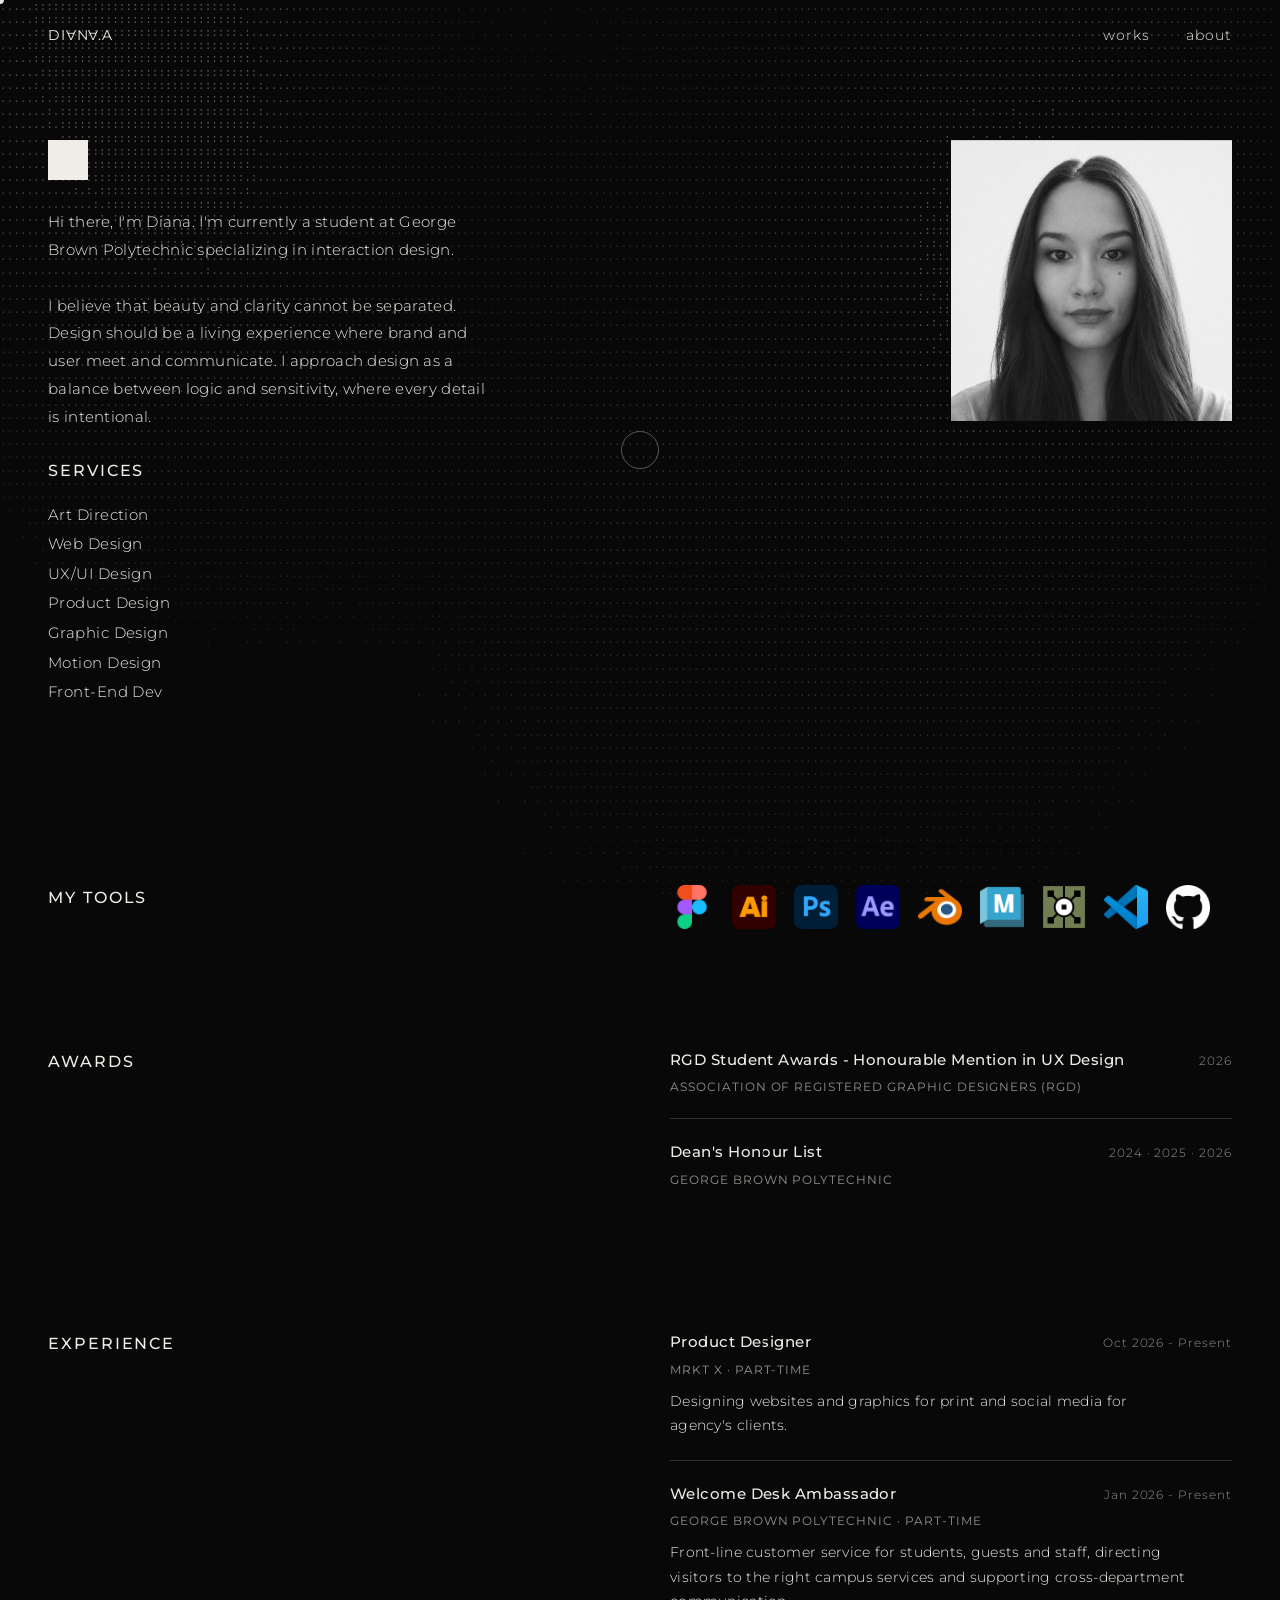
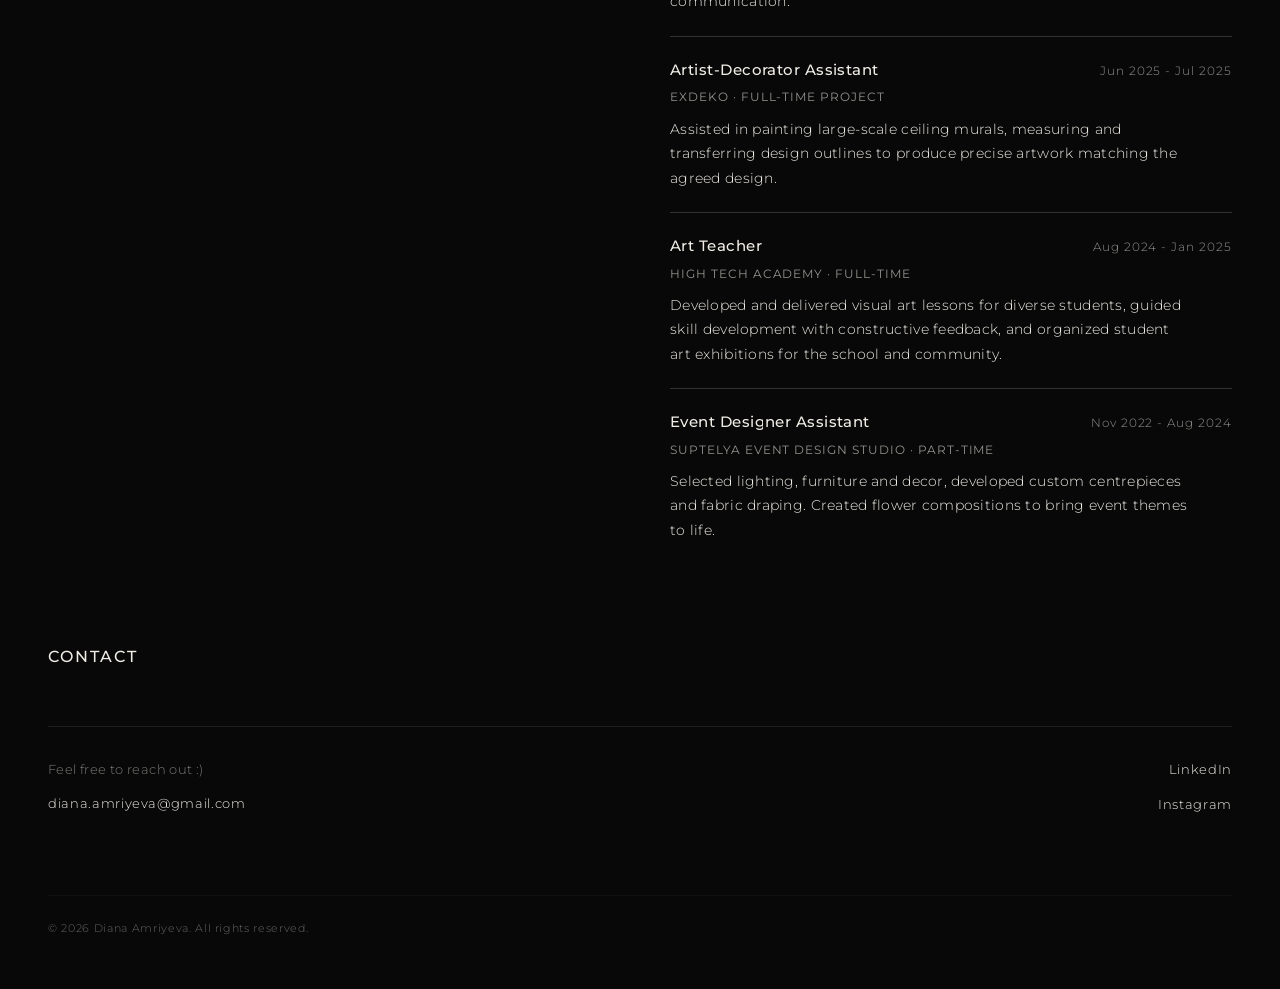
==== commit ce50c3df: "Add Ɐ favicon to every page and a Reflection section to ErgoScan - Favicon redrawn as SVG from the s" ====
--- a/about.html
+++ b/about.html
@@ -3,12 +3,15 @@
 <head>
   <meta charset="UTF-8" />
   <meta name="viewport" content="width=device-width, initial-scale=1.0" />
+  <link rel="icon" href="img/favicon/favicon.svg" type="image/svg+xml" />
+  <link rel="icon" href="img/favicon/favicon-32.png" sizes="32x32" type="image/png" />
+  <link rel="apple-touch-icon" href="img/favicon/apple-touch-icon.png" />
   <title>About — Diana Amriyeva</title>
   <link rel="preconnect" href="https://fonts.googleapis.com" />
   <link rel="preconnect" href="https://fonts.gstatic.com" crossorigin />
   <link href="https://fonts.googleapis.com/css2?family=Montserrat:wght@300;400;500;600;700;800;900&display=swap" rel="stylesheet" />
-  <link rel="stylesheet" href="style.css?v=20261112b" />
-  <link rel="stylesheet" href="about.css?v=20261112b" />
+  <link rel="stylesheet" href="style.css?v=20261112c" />
+  <link rel="stylesheet" href="about.css?v=20261112c" />
 </head>
 <body>
 
@@ -173,6 +176,6 @@
     <div class="footer-copy">© 2026 Diana Amriyeva. All rights reserved.</div>
   </footer>
 
-  <script src="main.js?v=20261112b"></script>
+  <script src="main.js?v=20261112c"></script>
 </body>
 </html>
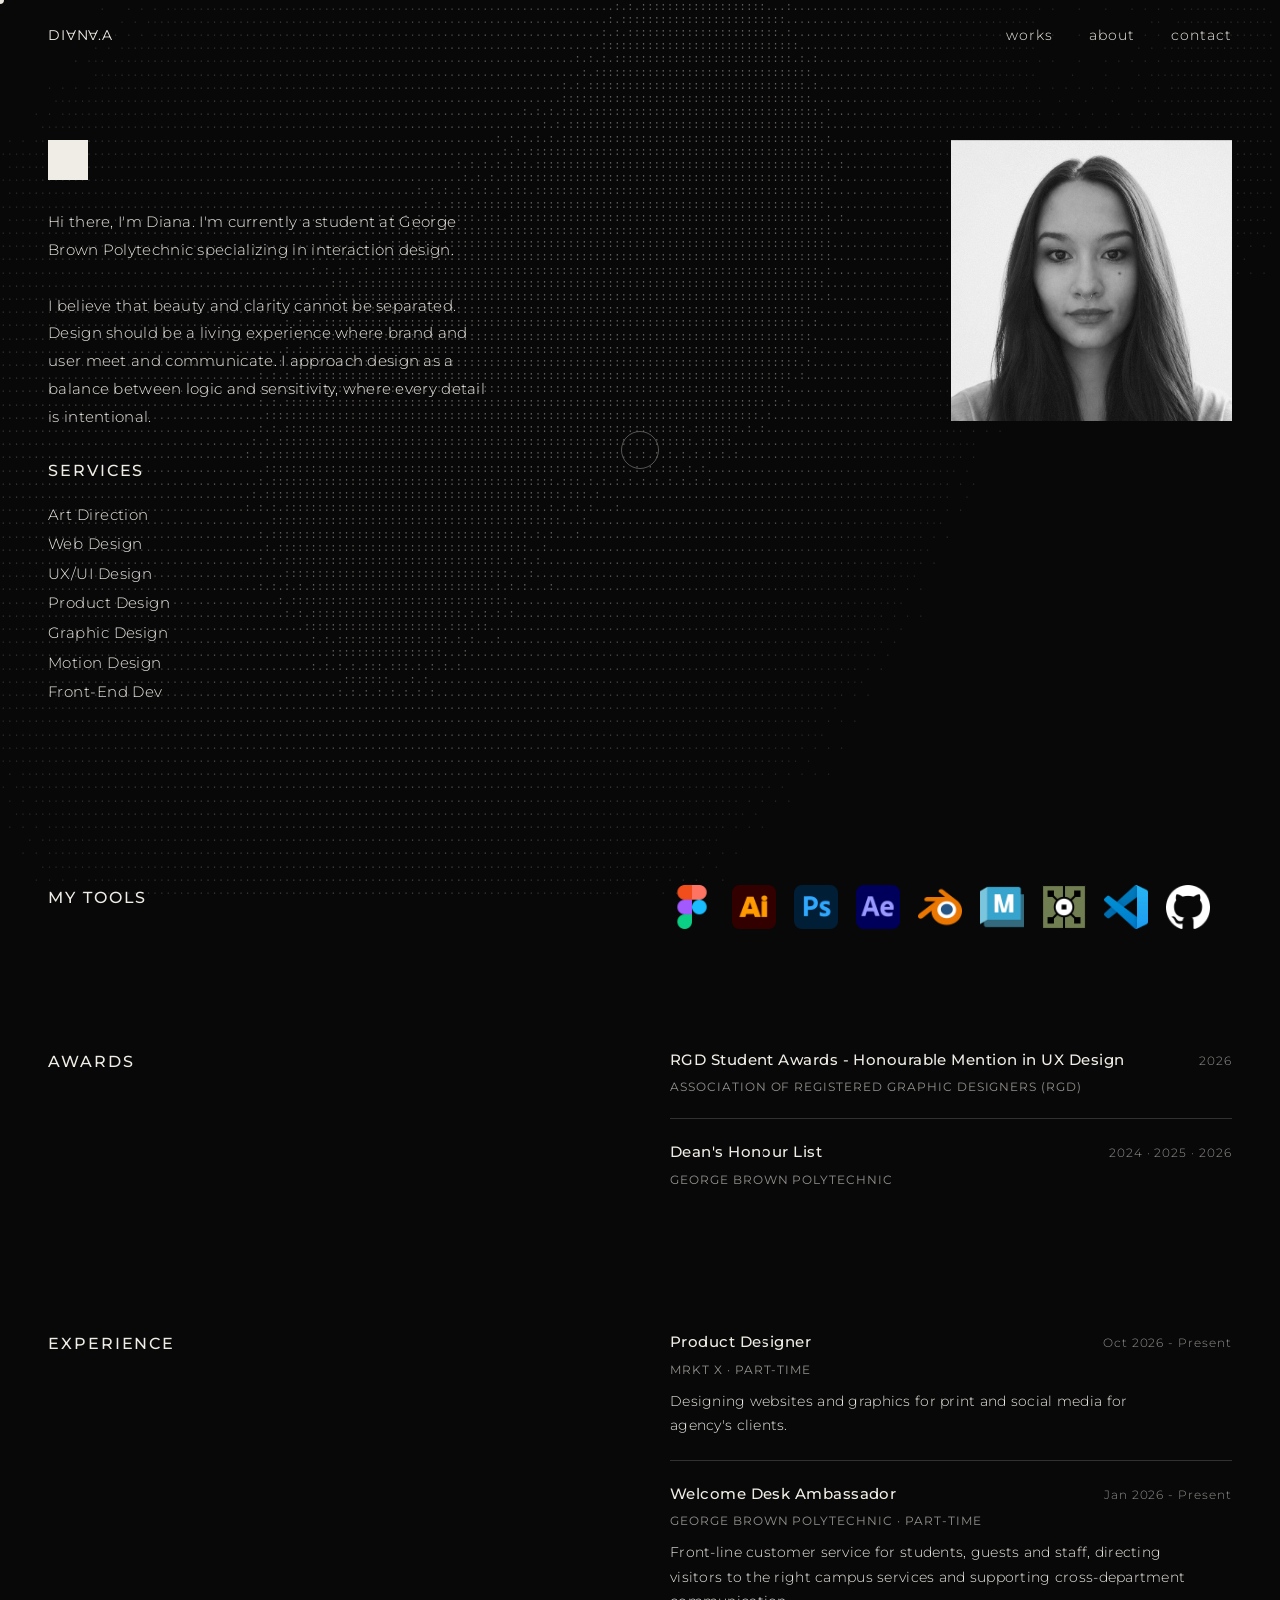
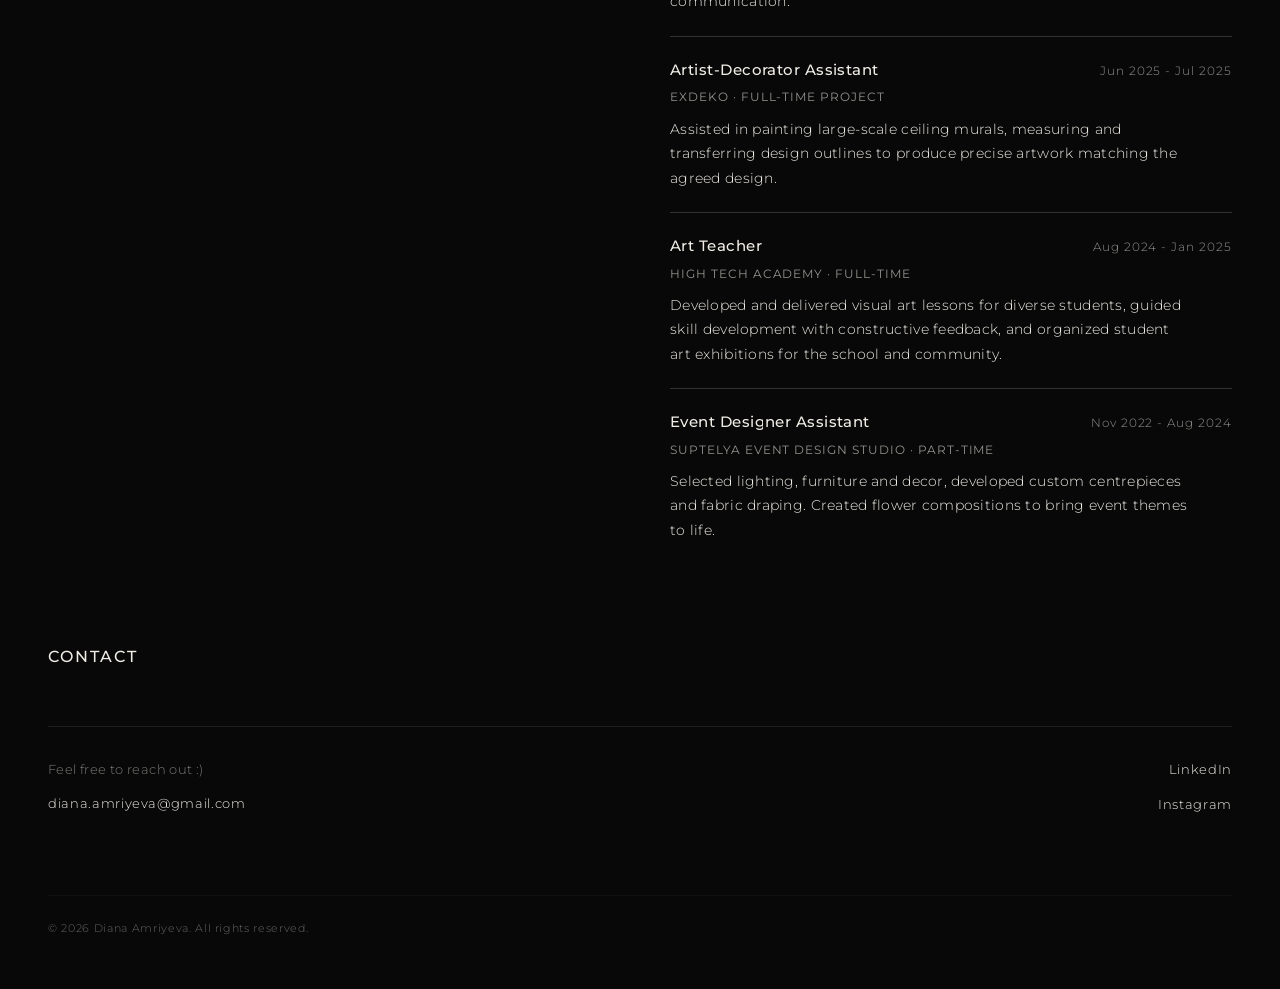
==== commit 05ac8c11: "Clean URLs (/home, /works, /about…) and a contact link in the nav - Internal links drop '.html'; Git" ====
--- a/about.html
+++ b/about.html
@@ -10,8 +10,8 @@
   <link rel="preconnect" href="https://fonts.googleapis.com" />
   <link rel="preconnect" href="https://fonts.gstatic.com" crossorigin />
   <link href="https://fonts.googleapis.com/css2?family=Montserrat:wght@300;400;500;600;700;800;900&display=swap" rel="stylesheet" />
-  <link rel="stylesheet" href="style.css?v=20261112c" />
-  <link rel="stylesheet" href="about.css?v=20261112c" />
+  <link rel="stylesheet" href="style.css?v=20261122" />
+  <link rel="stylesheet" href="about.css?v=20261122" />
 </head>
 <body>
 
@@ -23,16 +23,18 @@
   <!-- Mobile menu -->
   <div class="mobile-menu" id="mobileMenu">
     <button class="close-btn" id="closeMenu">✕</button>
-    <a href="index.html#works">works</a>
-    <a href="about.html">about</a>
+    <a href="works">works</a>
+    <a href="about">about</a>
+    <a href="#contact">contact</a>
   </div>
 
   <!-- NAV -->
   <nav>
-    <a href="index.html" class="logo">DIⱯNⱯ.A</a>
+    <a href="home" class="logo">DIⱯNⱯ.A</a>
     <div class="nav-links">
-      <a href="index.html#works">works</a>
-      <a href="about.html" class="nav-active">about</a>
+      <a href="works">works</a>
+      <a href="about" class="nav-active">about</a>
+      <a href="#contact">contact</a>
     </div>
     <button class="hamburger" id="hamburger" aria-label="Open menu">
       <span></span><span></span><span></span>
@@ -161,7 +163,7 @@
   </main>
 
   <!-- CONTACT / FOOTER -->
-  <footer>
+  <footer id="contact">
     <h2 class="contact-title reveal">Contact</h2>
     <div class="footer-grid reveal">
       <div class="footer-left">
@@ -176,6 +178,8 @@
     <div class="footer-copy">© 2026 Diana Amriyeva. All rights reserved.</div>
   </footer>
 
-  <script src="main.js?v=20261112c"></script>
+  <script src="main.js?v=20261122"></script>
+
+  <script src="nav.js?v=20261122"></script>
 </body>
 </html>
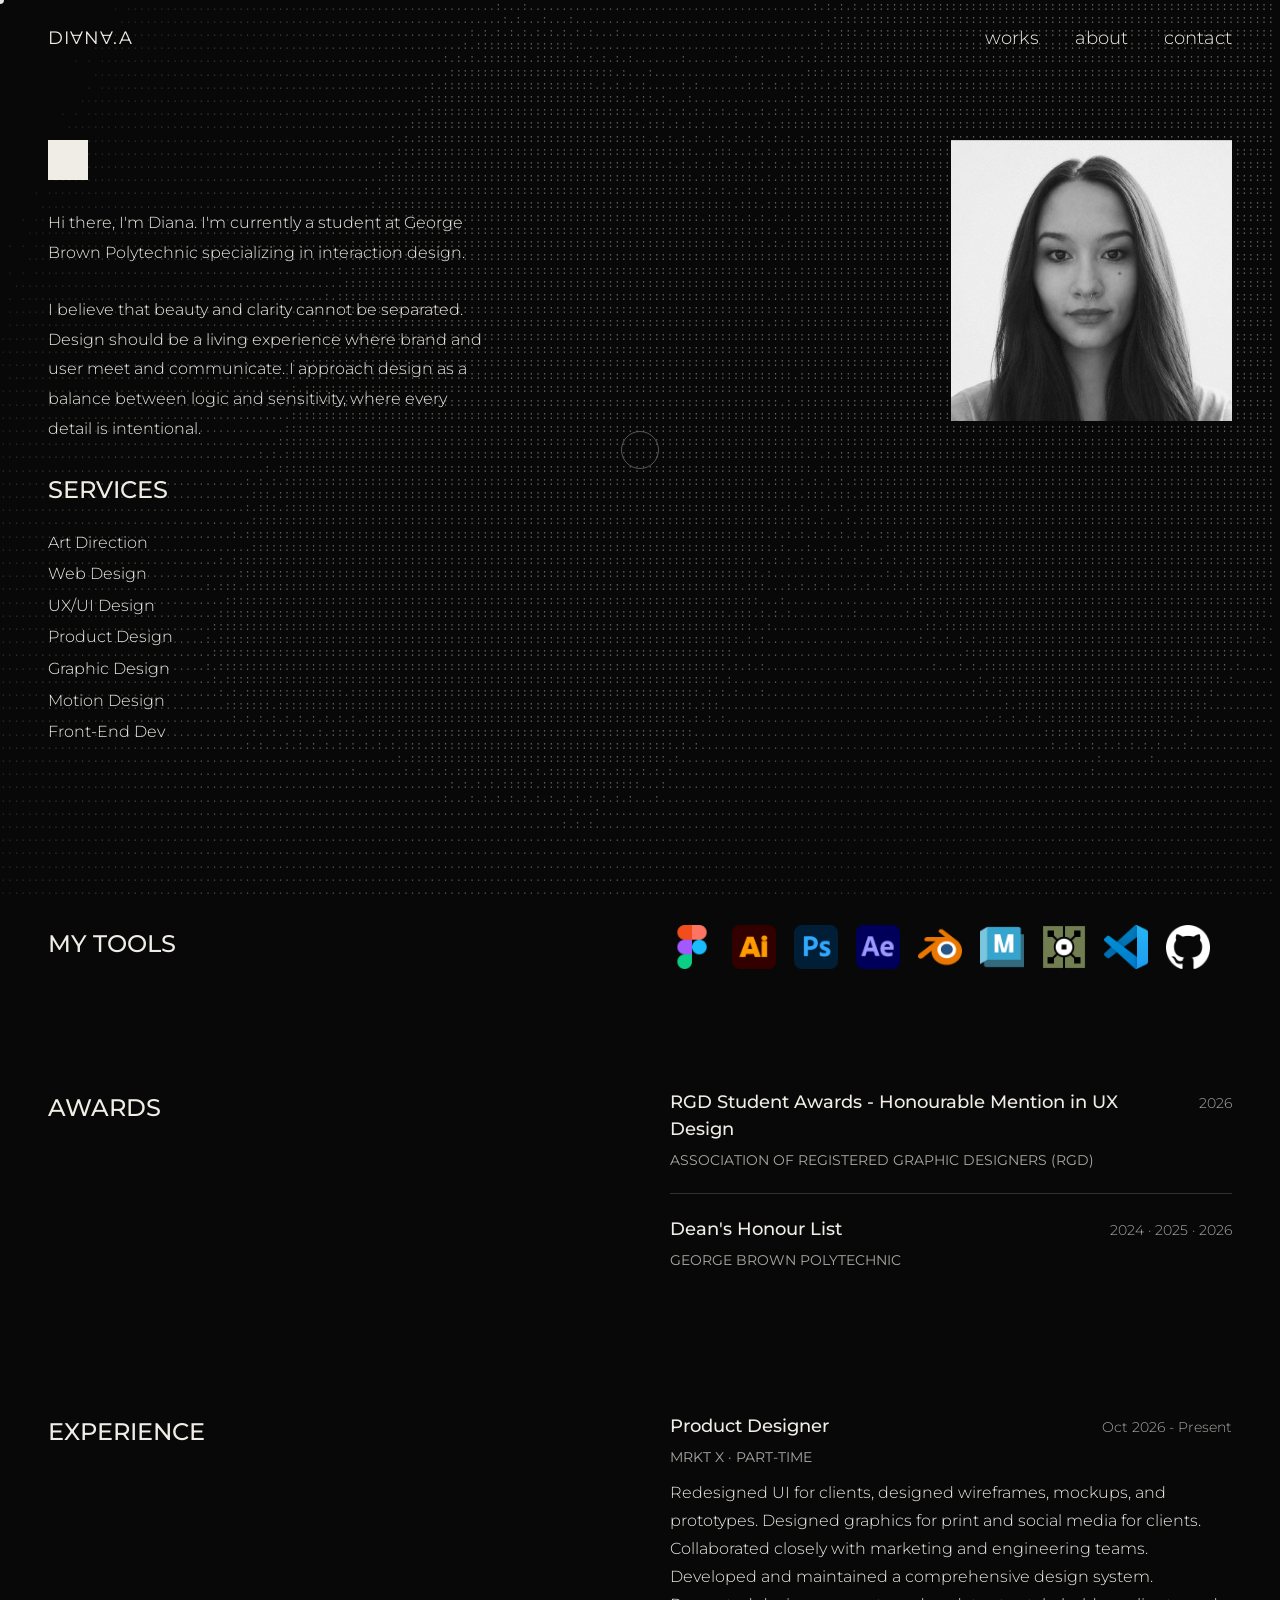
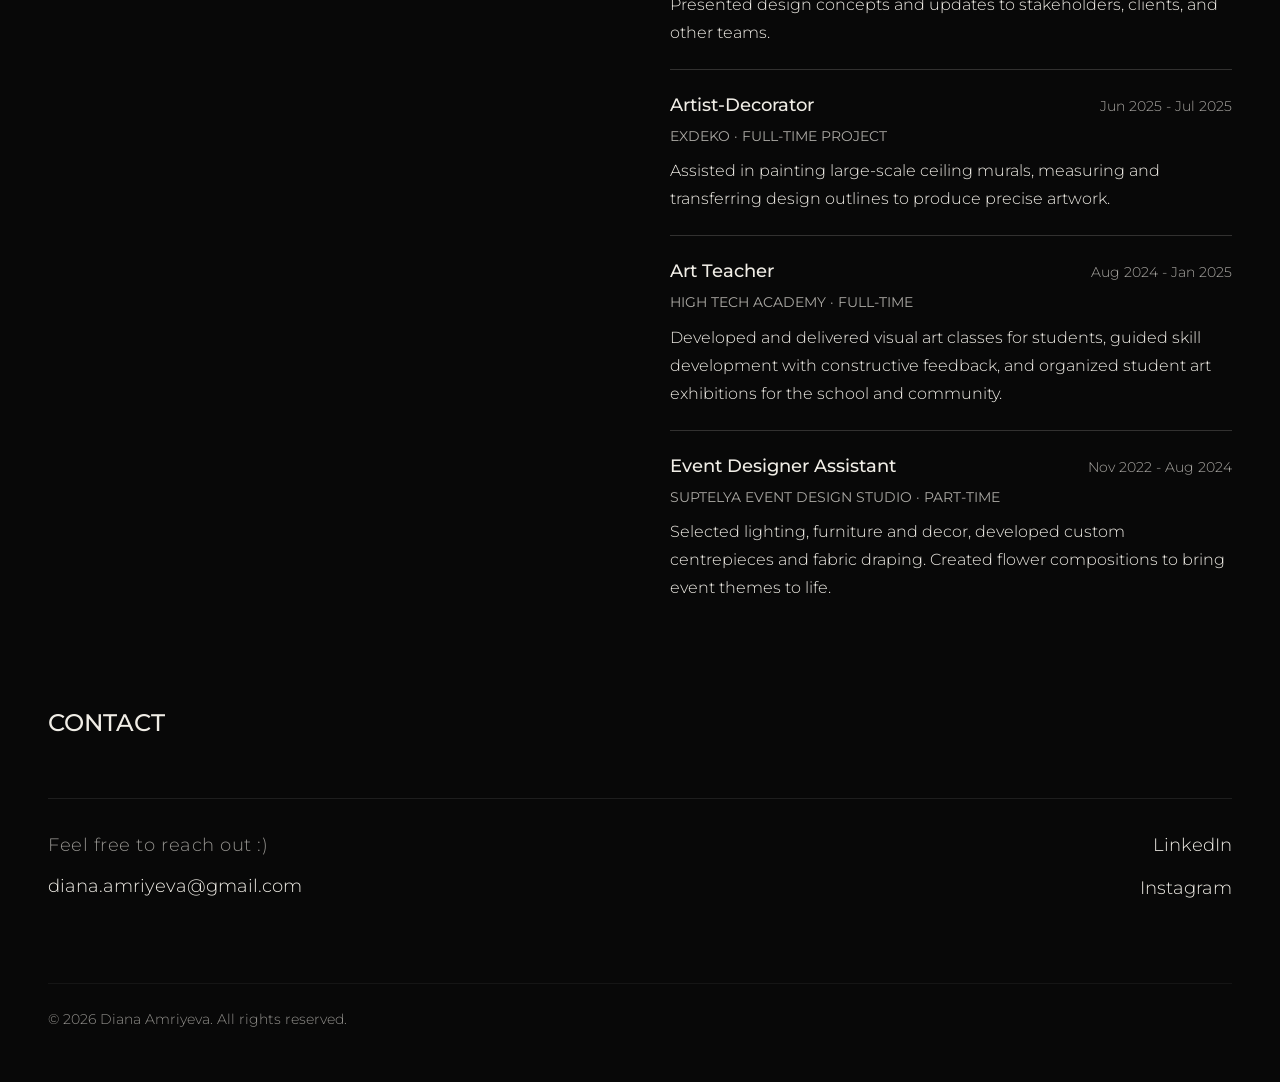
==== commit 7500cc5c: "bigger font" ====
--- a/about.html
+++ b/about.html
@@ -123,23 +123,16 @@
             <span class="cv-date">Oct 2026 - Present</span>
           </div>
           <p class="cv-org">Mrkt X · Part-Time</p>
-          <p class="cv-desc">Designing websites and graphics for print and social media for agency's clients.</p>
+          <p class="cv-desc">Redesigned UI for clients, designed wireframes, mockups, and prototypes. Designed graphics for print and social media for clients. Collaborated closely with marketing and engineering teams. Developed and maintained a comprehensive design system. Presented design concepts and updates to stakeholders, clients, and other teams.
+</p>
         </li>
         <li class="cv-item">
           <div class="cv-head">
-            <h3 class="cv-role">Welcome Desk Ambassador</h3>
-            <span class="cv-date">Jan 2026 - Present</span>
-          </div>
-          <p class="cv-org">George Brown Polytechnic · Part-Time</p>
-          <p class="cv-desc">Front-line customer service for students, guests and staff, directing visitors to the right campus services and supporting cross-department communication.</p>
-        </li>
-        <li class="cv-item">
-          <div class="cv-head">
-            <h3 class="cv-role">Artist-Decorator Assistant</h3>
+            <h3 class="cv-role">Artist-Decorator</h3>
             <span class="cv-date">Jun 2025 - Jul 2025</span>
           </div>
           <p class="cv-org">Exdeko · Full-Time Project</p>
-          <p class="cv-desc">Assisted in painting large-scale ceiling murals, measuring and transferring design outlines to produce precise artwork matching the agreed design.</p>
+          <p class="cv-desc">Assisted in painting large-scale ceiling murals, measuring and transferring design outlines to produce precise artwork.</p>
         </li>
         <li class="cv-item">
           <div class="cv-head">
@@ -147,7 +140,7 @@
             <span class="cv-date">Aug 2024 - Jan 2025</span>
           </div>
           <p class="cv-org">High Tech Academy · Full-Time</p>
-          <p class="cv-desc">Developed and delivered visual art lessons for diverse students, guided skill development with constructive feedback, and organized student art exhibitions for the school and community.</p>
+          <p class="cv-desc">Developed and delivered visual art classes for students, guided skill development with constructive feedback, and organized student art exhibitions for the school and community.</p>
         </li>
         <li class="cv-item">
           <div class="cv-head">
--- a/style.css
+++ b/style.css
@@ -85,7 +85,7 @@
   display: flex;
   align-items: center;
   gap: 7px;
-  font-size: 14px;
+  font-size: 18px;
   font-weight: 400;
   letter-spacing: 0.06em;
   text-decoration: none;
@@ -102,9 +102,8 @@
   gap: 36px;
 }
 .nav-links a {
-  font-size: 14px;
-  font-weight: 300;
-  letter-spacing: 0.07em;
+  font-size: 18px;
+  font-weight: 300;
   text-decoration: none;
   color: var(--fg);
   transition: opacity 0.2s;
@@ -146,7 +145,6 @@
 .mobile-menu a {
   font-size: 26px;
   font-weight: 300;
-  letter-spacing: 0.14em;
   text-decoration: none;
   color: var(--fg);
   transition: opacity 0.2s;
@@ -178,17 +176,16 @@
 .hero-name {
   font-size: clamp(40px, 7.5vw, 100px);
   font-weight: 400;
-  letter-spacing: 0.06em;
   text-transform: uppercase;
   line-height: 1.05;
   margin-bottom: 28px;
   animation: fadeUp 1s ease 0.1s both;
 }
 .hero-bio {
-  font-size: clamp(13px, 1.4vw, 16px);
-  font-weight: 300;
-  line-height: 1.8;
-  letter-spacing: 0.02em;
+  font-size: clamp(16px, 1.4vw, 24px);
+  font-weight: 300;
+  line-height: 1.5;
+  
   animation: fadeUp 1s ease 0.3s both;
 }
 
@@ -235,9 +232,8 @@
 
 .section-title,
 .contact-title {
-  font-size: clamp(13px, 1.3vw, 16px);
+  font-size: 24px;
   font-weight: 500;
-  letter-spacing: 0.12em;
   text-transform: uppercase;
   text-align: center;
 }
@@ -286,55 +282,24 @@
   position: absolute;
   top: 16px; left: 16px;
   padding: 7px 14px;
-  border: 1px solid rgba(240, 237, 230, 0.5);
   border-radius: 999px;
   background: rgba(8, 8, 8, 0.55);
   backdrop-filter: blur(6px);
   font-size: 11px;
   font-weight: 400;
-  letter-spacing: 0.16em;
   text-transform: uppercase;
   color: var(--fg);
 }
 
-.work-placeholder {
-  width: 100%; height: 100%;
-  display: flex;
-  align-items: center;
-  justify-content: center;
-  gap: 14px;
-}
-.phone {
-  width: 72px; height: 130px;
-  border: 1.5px solid #333;
-  border-radius: 12px;
-  background: #5c5cf5;
-  display: flex;
-  align-items: center;
-  justify-content: center;
-  font-size: 8px;
-  letter-spacing: 0.05em;
-  color: #fff;
-  box-shadow: 0 0 30px rgba(92,92,245,0.2);
-}
-.phone.back {
-  height: 108px;
-  background: #2e2e2e;
-  box-shadow: none;
-  opacity: 0.5;
-  margin-top: 22px;
-}
-
 .work-title {
-  font-size: clamp(14px, 1.3vw, 17px);
+  font-size: clamp(18px, 1.3vw, 24px);
   font-weight: 500;
-  letter-spacing: 0.03em;
 }
 .work-title a { color: var(--fg); text-decoration: none; transition: opacity 0.2s; }
 .work-title a:hover { opacity: 0.6; }
 
 .work-desc {
-  font-size: clamp(12px, 1.1vw, 14px);
+  font-size: clamp(16px, 1.1vw, 18px);
   font-weight: 300;
   line-height: 1.8;
   letter-spacing: 0.02em;
@@ -379,19 +344,18 @@
 }
 
 .footer-tagline {
-  font-size: 13px;
-  font-weight: 300;
-  opacity: 0.5;
+  font-size: 18px;
+  font-weight: 300;
+  opacity: 0.6;
   letter-spacing: 0.03em;
   margin-bottom: 12px;
 }
 .f-email,
 .footer-right a {
-  font-size: 13px;
-  font-weight: 300;
-  color: var(--fg);
-  text-decoration: none;
-  letter-spacing: 0.05em;
+  font-size: 18px;
+  font-weight: 300;
+  color: var(--fg);
+  text-decoration: none;
   transition: opacity 0.2s;
 }
 .footer-right {
@@ -399,12 +363,12 @@
   flex-direction: column;
   align-items: flex-end;
   gap: 14px;
+  font-size: 18px;
 }
 .footer-copy {
-  font-size: 11px;
-  font-weight: 300;
-  opacity: 0.4;
-  letter-spacing: 0.06em;
+  font-size: 14px;
+  font-weight: 300;
+  opacity: 0.6;
   border-top: 1px solid var(--border);
   padding-top: 24px;
 }
--- a/about.css
+++ b/about.css
@@ -26,10 +26,9 @@
 }
 
 .about-bio {
-  font-size: clamp(13px, 1.2vw, 15px);
+  font-size: 16px;
   font-weight: 300;
   line-height: 1.85;
-  letter-spacing: 0.02em;
   max-width: 440px;
 }
 
@@ -37,16 +36,14 @@
 .services { display: flex; flex-direction: column; gap: 20px; }
 /* same type as the "Selected Works" / "Contact" titles */
 .services-title {
-  font-size: clamp(13px, 1.3vw, 16px);
+  font-size: 24px;
   font-weight: 500;
-  letter-spacing: 0.12em;
   text-transform: uppercase;
 }
 .services-list { list-style: none; display: flex; flex-direction: column; gap: 6px; }
 .services-list li {
-  font-size: clamp(13px, 1.15vw, 15px);
+  font-size: 16px;
   font-weight: 300;
-  letter-spacing: 0.03em;
   line-height: 1.6;
 }
 
@@ -70,20 +67,6 @@
 .photo-placeholder {
   width: 100%; height: 100%;
   background: repeating-linear-gradient(135deg, #111 0 12px, #141414 12px 24px);
-}
-
-/* artist callout */
-.artist-text {
-  font-size: clamp(13px, 1.15vw, 15px);
-  font-weight: 300;
-  line-height: 1.75;
-  letter-spacing: 0.02em;
-  max-width: 360px;
-}
-
-/* pill button — extends base .btn-pill from style.css */
-.btn-artworks {
-  padding: 13px 40px;
 }
 
 /* ─────────────────────────────────────────
@@ -136,34 +119,30 @@
 }
 
 .cv-role {
-  font-size: clamp(13px, 1.2vw, 15px);
+  font-size: 18px;
   font-weight: 500;
-  letter-spacing: 0.03em;
   line-height: 1.5;
 }
 
 .cv-date {
-  font-size: 12px;
+  font-size: 14px;
   font-weight: 300;
-  letter-spacing: 0.08em;
   white-space: nowrap;
-  opacity: 0.6;
+  opacity: 0.7;
 }
 
 .cv-org {
-  font-size: 12px;
+  font-size: 14px;
   font-weight: 400;
-  letter-spacing: 0.08em;
   text-transform: uppercase;
-  opacity: 0.6;
+  opacity: 0.7;
 }
 
 .cv-desc {
-  font-size: clamp(13px, 1.1vw, 14px);
+  font-size: 16px;
   font-weight: 300;
   line-height: 1.75;
-  letter-spacing: 0.02em;
-  max-width: 520px;
+  max-width: 650px;
   margin-top: 4px;
 }
 
